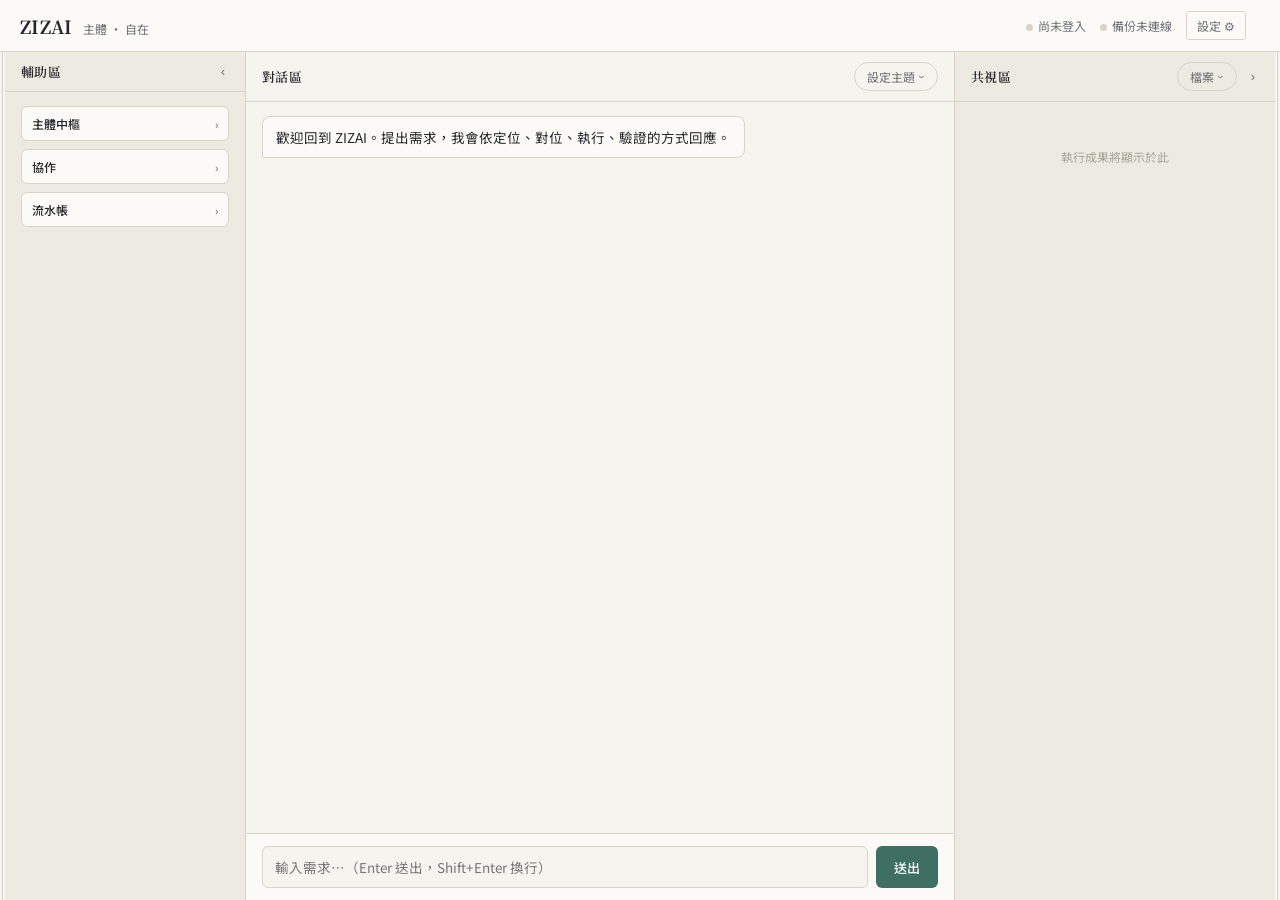
==== index.html @ b2221fe5 "refactor(ui): load functional modules before core" ====
<!DOCTYPE html>
<html lang="zh-Hant">
<head>
<meta charset="UTF-8">
<meta name="viewport" content="width=device-width, initial-scale=1.0">
<title>ZIZAI · 主體</title>
<link rel="manifest" href="manifest.json">
<meta name="theme-color" content="#3F6F63">
<link rel="preconnect" href="https://fonts.googleapis.com">
<link rel="preconnect" href="https://fonts.gstatic.com" crossorigin>
<link href="https://fonts.googleapis.com/css2?family=Noto+Serif+TC:wght@400;600;700&family=Noto+Sans+TC:wght@300;400;500;700&display=swap" rel="stylesheet">
<script src="https://accounts.google.com/gsi/client" async defer></script>
<link rel="stylesheet" href="ui/zizai.css">
</head>
<body>
<div class="app">
  <div id="uiHeader"></div>
  <div class="layout" id="uiLayout"></div>
</div>
<script>async function loadUIModules() {
  const modules = [
    ["header", "ui/modules/header.html"],
    ["aux", "ui/modules/aux.html"],
    ["chat", "ui/modules/chat.html"],
    ["view", "ui/modules/view.html"]
  ];
  const header = document.getElementById("uiHeader");
  const layout = document.getElementById("uiLayout");
  if (!header || !layout) throw new Error("ZIZAI UI mount point missing");
  const results = await Promise.all(modules.map(async ([id, path]) => {
    const res = await fetch(path, { cache: "no-store" });
    if (!res.ok) throw new Error("UI module load failed: " + path);
    return [id, await res.text()];
  }));
  for (const [id, html] of results) {
    if (id === "header") header.innerHTML = html;
    else layout.insertAdjacentHTML("beforeend", html);
  }
  layout.insertAdjacentHTML("afterbegin", '<div class="resizer" data-left="aux" data-right="chat"></div>');
  layout.insertAdjacentHTML("beforeend", '<div class="resizer" data-left="chat" data-right="view"></div>');
  for (const src of ["modules/github.js", "modules/gemini.js"]) { const s=document.createElement("script"); s.src=src; document.body.appendChild(s); await new Promise((resolve,reject)=>{s.onload=resolve;s.onerror=()=>reject(new Error("功能模組載入失敗："+src));}); }
  const script=document.createElement("script"); script.src="core/zizai.js"; document.body.appendChild(script);
}
loadUIModules().catch(err => {
  document.body.innerHTML = '<div style="padding:24px;font-family:sans-serif">ZIZAI UI 載入失敗：' + err.message + '</div>';
});
</script>
</body>
</html>
---- ui/zizai.css ----
:root{
    --paper:#F6F4EE;
    --paper-dim:#EDEAE1;
    --panel:#FBFAF6;
    --ink:#23262B;
    --ink-soft:#6B6F76;
    --line:#D9D4C7;
    --jade:#3F6F63;
    --jade-dim:#E4ECE9;
    --jade-deep:#2C544B;
    --warn:#B5542D;
    --serif:'Noto Serif TC', serif;
    --sans:'Noto Sans TC', sans-serif;
  }
  *{box-sizing:border-box; margin:0; padding:0;}
  html,body{height:100%;}
  body{
    font-family:var(--sans);
    background:var(--paper);
    color:var(--ink);
    -webkit-font-smoothing:antialiased;
  }
  .app{
    display:flex;
    flex-direction:column;
    height:100vh;
    overflow:hidden;
  }
  header{
    display:flex;
    align-items:center;
    justify-content:space-between;
    padding:0 20px;
    height:52px;
    flex:0 0 auto;
    background:var(--panel);
    border-bottom:1px solid var(--line);
  }
  .brand{ display:flex; align-items:baseline; gap:10px; }
  .brand .mark{ font-family:var(--serif); font-weight:700; font-size:18px; letter-spacing:.02em; }
  .brand .tag{ font-size:12px; color:var(--ink-soft); }
  .status{ display:flex; align-items:center; gap:14px; font-size:12px; color:var(--ink-soft); }
  .status .dot{ width:7px; height:7px; border-radius:50%; background:var(--line); display:inline-block; margin-right:5px; }
  .status .dot.on{ background:var(--jade); }
  .status .dot.err{ background:var(--warn); }
  #signinBtn{ display:flex; align-items:center; }
  .userchip{ display:none; align-items:center; gap:8px; font-size:12px; }
  .userchip img{ width:22px; height:22px; border-radius:50%; }
  .btn-ghost{ border:1px solid var(--line); background:transparent; color:var(--ink-soft); font-family:var(--sans); font-size:12px; padding:5px 10px; border-radius:3px; cursor:pointer; }
  .btn-ghost:hover{ border-color:var(--jade); color:var(--jade-deep); }
  .layout{ flex:1 1 auto; display:flex; min-height:0; }
  .panel{ display:flex; flex-direction:column; min-width:0; overflow:hidden; transition:flex-basis .15s ease; }
  .panel-head{ flex:0 0 auto; display:flex; align-items:center; justify-content:space-between; padding:10px 16px; border-bottom:1px solid var(--line); }
  .panel-head h2{ font-family:var(--serif); font-size:13px; font-weight:600; color:var(--ink); letter-spacing:.03em; }
  .fold-btn{ background:none; border:none; cursor:pointer; color:var(--ink-soft); font-size:13px; line-height:1; padding:2px 4px; }
  .fold-btn:hover{ color:var(--jade-deep); }
  .panel-body{ flex:1 1 auto; overflow-y:auto; padding:14px 16px; }
  #aux{ flex:0 0 240px; background:var(--paper-dim); }
  #chat{ flex:1 1 auto; background:var(--paper); border-left:1px solid var(--line); border-right:1px solid var(--line); }
  #view{ flex:0 0 320px; background:var(--paper-dim); }
  .panel.collapsed{ flex:0 0 40px !important; }
  .panel.collapsed .panel-body{ display:none; }
  .panel.collapsed .panel-head h2{ display:none; }
  .panel.collapsed .panel-head{ justify-content:center; }
  .resizer{ flex:0 0 5px; cursor:col-resize; background:transparent; position:relative; }
  .resizer::after{ content:''; position:absolute; top:0; bottom:0; left:2px; width:1px; background:var(--line); }
  .resizer:hover::after, .resizer.active::after{ background:var(--jade); width:2px; left:1.5px;}
  .log-item{ font-size:11px; color:var(--ink-soft); line-height:1.6; padding:6px 0; border-bottom:1px dashed var(--line); }
  .log-item time{ display:block; font-size:10px; color:#9A968A; }
  #coreOption{ position:sticky; top:0; z-index:2; }
  .core-sub-text{ font-size:12px; color:var(--ink-soft); line-height:1.7; }
  .core-sub-text a{ color:var(--jade-deep); }
  .aux-option{ margin-bottom:8px; border:1px solid var(--line); border-radius:6px; background:var(--panel); overflow:hidden; }
  .aux-option-head{ display:flex; align-items:center; justify-content:space-between; padding:8px 10px; cursor:pointer; font-size:12px; font-weight:500; color:var(--ink); user-select:none; }
  .aux-option-head:hover{ background:var(--jade-dim); }
  .aux-option-head .opt-arrow{ font-size:11px; color:var(--ink-soft); transition:transform .15s ease; }
  .aux-option.open .opt-arrow{ transform:rotate(90deg); }
  .aux-option-body{ display:none; padding:6px 10px 10px; border-top:1px solid var(--line); }
  .aux-option.open .aux-option-body{ display:block; }
  .ai-status-list{ list-style:none; }
  .ai-status-list li{ display:flex; align-items:center; justify-content:space-between; font-size:12px; padding:4px 0; color:var(--ink-soft); }
  .ai-status-list .ai-name{ font-weight:500; color:var(--ink); }
  .ai-status-list .ai-state{ font-size:11px; }
  .ai-status-list .ai-state.on{ color:var(--jade-deep); }
  .ai-status-list .ai-state.off{ color:#A8A398; }
  #chatScroll{ display:flex; flex-direction:column; gap:10px; }
  .bubble{ max-width:78%; padding:9px 13px; border-radius:8px; font-size:13.5px; line-height:1.65; white-space:pre-wrap; }
  .bubble.user{ align-self:flex-end; background:var(--jade); color:#fff; border-bottom-right-radius:2px; }
  .bubble.ai{ align-self:flex-start; background:var(--panel); border:1px solid var(--line); border-bottom-left-radius:2px; }
  .chat-input-bar{ flex:0 0 auto; display:flex; gap:8px; padding:12px 16px; border-top:1px solid var(--line); background:var(--panel); }
  .chat-input-bar textarea{ flex:1; resize:none; height:42px; font-family:var(--sans); font-size:13.5px; border:1px solid var(--line); border-radius:6px; padding:10px 12px; background:var(--paper); color:var(--ink); }
  .chat-input-bar textarea:focus{ outline:none; border-color:var(--jade); }
  .chat-input-bar button{ font-family:var(--sans); font-weight:500; font-size:13px; background:var(--jade); color:#fff; border:none; border-radius:6px; padding:0 18px; cursor:pointer; }
  .chat-input-bar button:hover{ background:var(--jade-deep); }
  .result-card{ background:var(--panel); border:1px solid var(--line); border-radius:6px; padding:12px 14px; margin-bottom:10px; }
  .result-card h3{ font-family:var(--serif); font-size:12.5px; font-weight:600; margin-bottom:5px; }
  .result-card p{ font-size:12px; color:var(--ink-soft); line-height:1.6; }
  .topic-widget{ position:relative; }
  .topic-toggle{ display:flex; align-items:center; gap:6px; font-family:var(--sans); font-size:12px; color:var(--ink-soft); background:transparent; border:1px solid var(--line); border-radius:20px; padding:5px 12px; cursor:pointer; }
  .topic-toggle:hover{ border-color:var(--jade); color:var(--jade-deep); }
  .topic-toggle #topicBadge{ max-width:220px; overflow:hidden; text-overflow:ellipsis; white-space:nowrap; }
  .topic-toggle .opt-arrow{ transform:rotate(90deg); transition:transform .15s ease; }
  .topic-widget.open .topic-toggle .opt-arrow{ transform:rotate(270deg); }
  .topic-widget.open .topic-toggle{ border-color:var(--jade); color:var(--jade-deep); }
  .topic-dropdown{ display:none; position:absolute; top:calc(100% + 6px); right:0; width:240px; background:var(--panel); border:1px solid var(--line); border-radius:8px; padding:10px; box-shadow:0 6px 18px rgba(35,38,43,.12); z-index:10; }
  .topic-widget.open .topic-dropdown{ display:block; }
  .topic-input{ width:100%; font-family:var(--sans); font-size:12px; border:1px solid var(--line); border-radius:5px; padding:7px 9px; background:var(--paper); color:var(--ink); margin-bottom:8px; }
  .topic-input:focus{ outline:none; border-color:var(--jade); }
  .topic-history{ display:flex; flex-direction:column; gap:4px; max-height:180px; overflow-y:auto; }
  .topic-chip{ display:flex; align-items:center; justify-content:space-between; font-size:11.5px; padding:5px 8px; border-radius:4px; background:var(--paper); border:1px solid var(--line); cursor:pointer; color:var(--ink-soft); }
  .topic-chip:hover{ border-color:var(--jade); color:var(--jade-deep); }
  .topic-chip.current{ background:var(--jade-dim); border-color:var(--jade); color:var(--jade-deep); font-weight:500; }
  .empty-hint{ font-size:12px; color:#A8A398; text-align:center; padding:30px 10px; line-height:1.8; }
  .file-item{ display:flex; align-items:center; justify-content:space-between; gap:8px; font-size:11.5px; padding:6px 8px; border-radius:4px; background:var(--paper); border:1px solid var(--line); margin-bottom:6px; }
  .file-item .file-info{ min-width:0; flex:1 1 auto; }
  .file-item .file-name{ color:var(--ink); overflow:hidden; text-overflow:ellipsis; white-space:nowrap; display:block; }
  .file-item .file-meta{ color:#A8A398; font-size:10.5px; }
  .file-item .file-meta.uploading{ color:var(--jade-deep); }
  .file-item .file-meta.failed{ color:var(--warn); }
  .file-item .file-remove{ flex:0 0 auto; background:none; border:none; color:#A8A398; cursor:pointer; font-size:14px; line-height:1; padding:2px 4px; }
  .file-item .file-remove:hover{ color:var(--warn); }
  ::-webkit-scrollbar{ width:7px; }
  ::-webkit-scrollbar-thumb{ background:var(--line); border-radius:4px; }
  ::-webkit-scrollbar-track{ background:transparent; }
  @media (max-width:760px){ #aux, #view{ display:none; } }
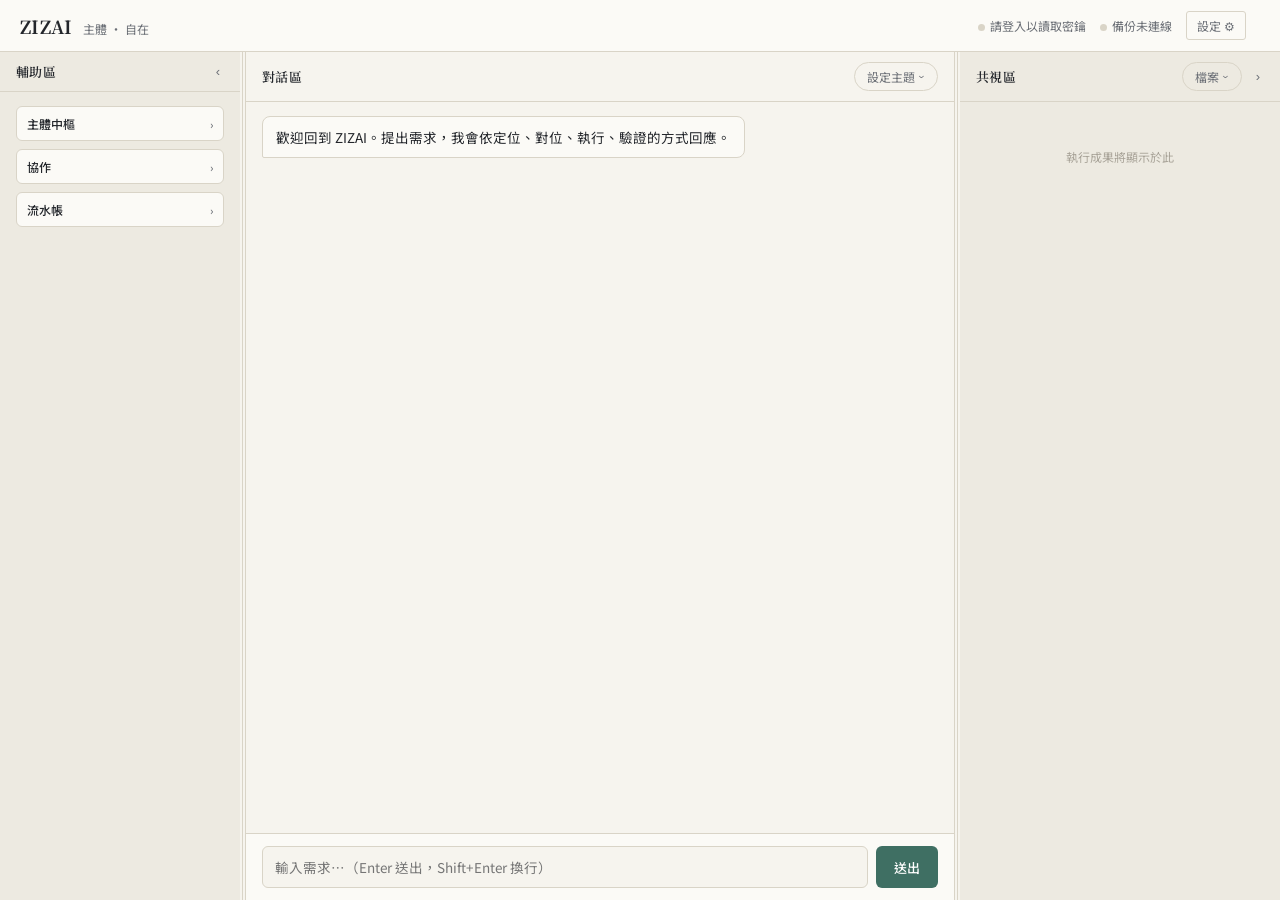
==== commit 7240f856: "fix: make Drive key and backup connection functional" ====
--- a/index.html
+++ b/index.html
@@ -10,40 +10,692 @@
 <link rel="preconnect" href="https://fonts.gstatic.com" crossorigin>
 <link href="https://fonts.googleapis.com/css2?family=Noto+Serif+TC:wght@400;600;700&family=Noto+Sans+TC:wght@300;400;500;700&display=swap" rel="stylesheet">
 <script src="https://accounts.google.com/gsi/client" async defer></script>
-<link rel="stylesheet" href="ui/zizai.css">
+<style>
+  :root{
+    --paper:#F6F4EE;
+    --paper-dim:#EDEAE1;
+    --panel:#FBFAF6;
+    --ink:#23262B;
+    --ink-soft:#6B6F76;
+    --line:#D9D4C7;
+    --jade:#3F6F63;
+    --jade-dim:#E4ECE9;
+    --jade-deep:#2C544B;
+    --warn:#B5542D;
+    --serif:'Noto Serif TC', serif;
+    --sans:'Noto Sans TC', sans-serif;
+  }
+  *{box-sizing:border-box; margin:0; padding:0;}
+  html,body{height:100%;}
+  body{
+    font-family:var(--sans);
+    background:var(--paper);
+    color:var(--ink);
+    -webkit-font-smoothing:antialiased;
+  }
+  .app{
+    display:flex;
+    flex-direction:column;
+    height:100vh;
+    overflow:hidden;
+  }
+  header{
+    display:flex;
+    align-items:center;
+    justify-content:space-between;
+    padding:0 20px;
+    height:52px;
+    flex:0 0 auto;
+    background:var(--panel);
+    border-bottom:1px solid var(--line);
+  }
+  .brand{ display:flex; align-items:baseline; gap:10px; }
+  .brand .mark{ font-family:var(--serif); font-weight:700; font-size:18px; letter-spacing:.02em; }
+  .brand .tag{ font-size:12px; color:var(--ink-soft); }
+  .status{ display:flex; align-items:center; gap:14px; font-size:12px; color:var(--ink-soft); }
+  .status .dot{ width:7px; height:7px; border-radius:50%; background:var(--line); display:inline-block; margin-right:5px; }
+  .status .dot.on{ background:var(--jade); }
+  .status .dot.err{ background:var(--warn); }
+  #signinBtn{ display:flex; align-items:center; }
+  .userchip{ display:none; align-items:center; gap:8px; font-size:12px; }
+  .userchip img{ width:22px; height:22px; border-radius:50%; }
+  .btn-ghost{ border:1px solid var(--line); background:transparent; color:var(--ink-soft); font-family:var(--sans); font-size:12px; padding:5px 10px; border-radius:3px; cursor:pointer; }
+  .btn-ghost:hover{ border-color:var(--jade); color:var(--jade-deep); }
+  .layout{ flex:1 1 auto; display:flex; min-height:0; }
+  .panel{ display:flex; flex-direction:column; min-width:0; overflow:hidden; transition:flex-basis .15s ease; }
+  .panel-head{ flex:0 0 auto; display:flex; align-items:center; justify-content:space-between; padding:10px 16px; border-bottom:1px solid var(--line); }
+  .panel-head h2{ font-family:var(--serif); font-size:13px; font-weight:600; color:var(--ink); letter-spacing:.03em; }
+  .fold-btn{ background:none; border:none; cursor:pointer; color:var(--ink-soft); font-size:13px; line-height:1; padding:2px 4px; }
+  .fold-btn:hover{ color:var(--jade-deep); }
+  .panel-body{ flex:1 1 auto; overflow-y:auto; padding:14px 16px; }
+  #aux{ flex:0 0 240px; background:var(--paper-dim); }
+  #chat{ flex:1 1 auto; background:var(--paper); border-left:1px solid var(--line); border-right:1px solid var(--line); }
+  #view{ flex:0 0 320px; background:var(--paper-dim); }
+  .panel.collapsed{ flex:0 0 40px !important; }
+  .panel.collapsed .panel-body{ display:none; }
+  .panel.collapsed .panel-head h2{ display:none; }
+  .panel.collapsed .panel-head{ justify-content:center; }
+  .resizer{ flex:0 0 5px; cursor:col-resize; background:transparent; position:relative; }
+  .resizer::after{ content:''; position:absolute; top:0; bottom:0; left:2px; width:1px; background:var(--line); }
+  .resizer:hover::after, .resizer.active::after{ background:var(--jade); width:2px; left:1.5px;}
+  .log-item{ font-size:11px; color:var(--ink-soft); line-height:1.6; padding:6px 0; border-bottom:1px dashed var(--line); }
+  .log-item time{ display:block; font-size:10px; color:#9A968A; }
+  #coreOption{ position:sticky; top:0; z-index:2; }
+  .core-sub-text{ font-size:12px; color:var(--ink-soft); line-height:1.7; }
+  .core-sub-text a{ color:var(--jade-deep); }
+  .aux-option{ margin-bottom:8px; border:1px solid var(--line); border-radius:6px; background:var(--panel); overflow:hidden; }
+  .aux-option-head{ display:flex; align-items:center; justify-content:space-between; padding:8px 10px; cursor:pointer; font-size:12px; font-weight:500; color:var(--ink); user-select:none; }
+  .aux-option-head:hover{ background:var(--jade-dim); }
+  .aux-option-head .opt-arrow{ font-size:11px; color:var(--ink-soft); transition:transform .15s ease; }
+  .aux-option.open .opt-arrow{ transform:rotate(90deg); }
+  .aux-option-body{ display:none; padding:6px 10px 10px; border-top:1px solid var(--line); }
+  .aux-option.open .aux-option-body{ display:block; }
+  .ai-status-list{ list-style:none; }
+  .ai-status-list li{ display:flex; align-items:center; justify-content:space-between; font-size:12px; padding:4px 0; color:var(--ink-soft); }
+  .ai-status-list .ai-name{ font-weight:500; color:var(--ink); }
+  .ai-status-list .ai-state{ font-size:11px; }
+  .ai-status-list .ai-state.on{ color:var(--jade-deep); }
+  .ai-status-list .ai-state.off{ color:#A8A398; }
+  #chatScroll{ display:flex; flex-direction:column; gap:10px; }
+  .bubble{ max-width:78%; padding:9px 13px; border-radius:8px; font-size:13.5px; line-height:1.65; white-space:pre-wrap; }
+  .bubble.user{ align-self:flex-end; background:var(--jade); color:#fff; border-bottom-right-radius:2px; }
+  .bubble.ai{ align-self:flex-start; background:var(--panel); border:1px solid var(--line); border-bottom-left-radius:2px; }
+  .chat-input-bar{ flex:0 0 auto; display:flex; gap:8px; padding:12px 16px; border-top:1px solid var(--line); background:var(--panel); }
+  .chat-input-bar textarea{ flex:1; resize:none; height:42px; font-family:var(--sans); font-size:13.5px; border:1px solid var(--line); border-radius:6px; padding:10px 12px; background:var(--paper); color:var(--ink); }
+  .chat-input-bar textarea:focus{ outline:none; border-color:var(--jade); }
+  .chat-input-bar button{ font-family:var(--sans); font-weight:500; font-size:13px; background:var(--jade); color:#fff; border:none; border-radius:6px; padding:0 18px; cursor:pointer; }
+  .chat-input-bar button:hover{ background:var(--jade-deep); }
+  .result-card{ background:var(--panel); border:1px solid var(--line); border-radius:6px; padding:12px 14px; margin-bottom:10px; }
+  .result-card h3{ font-family:var(--serif); font-size:12.5px; font-weight:600; margin-bottom:5px; }
+  .result-card p{ font-size:12px; color:var(--ink-soft); line-height:1.6; }
+  .topic-widget{ position:relative; }
+  .topic-toggle{ display:flex; align-items:center; gap:6px; font-family:var(--sans); font-size:12px; color:var(--ink-soft); background:transparent; border:1px solid var(--line); border-radius:20px; padding:5px 12px; cursor:pointer; }
+  .topic-toggle:hover{ border-color:var(--jade); color:var(--jade-deep); }
+  .topic-toggle #topicBadge{ max-width:220px; overflow:hidden; text-overflow:ellipsis; white-space:nowrap; }
+  .topic-toggle .opt-arrow{ transform:rotate(90deg); transition:transform .15s ease; }
+  .topic-widget.open .topic-toggle .opt-arrow{ transform:rotate(270deg); }
+  .topic-widget.open .topic-toggle{ border-color:var(--jade); color:var(--jade-deep); }
+  .topic-dropdown{ display:none; position:absolute; top:calc(100% + 6px); right:0; width:240px; background:var(--panel); border:1px solid var(--line); border-radius:8px; padding:10px; box-shadow:0 6px 18px rgba(35,38,43,.12); z-index:10; }
+  .topic-widget.open .topic-dropdown{ display:block; }
+  .topic-input{ width:100%; font-family:var(--sans); font-size:12px; border:1px solid var(--line); border-radius:5px; padding:7px 9px; background:var(--paper); color:var(--ink); margin-bottom:8px; }
+  .topic-input:focus{ outline:none; border-color:var(--jade); }
+  .topic-history{ display:flex; flex-direction:column; gap:4px; max-height:180px; overflow-y:auto; }
+  .topic-chip{ display:flex; align-items:center; justify-content:space-between; font-size:11.5px; padding:5px 8px; border-radius:4px; background:var(--paper); border:1px solid var(--line); cursor:pointer; color:var(--ink-soft); }
+  .topic-chip:hover{ border-color:var(--jade); color:var(--jade-deep); }
+  .topic-chip.current{ background:var(--jade-dim); border-color:var(--jade); color:var(--jade-deep); font-weight:500; }
+  .empty-hint{ font-size:12px; color:#A8A398; text-align:center; padding:30px 10px; line-height:1.8; }
+  .file-item{ display:flex; align-items:center; justify-content:space-between; gap:8px; font-size:11.5px; padding:6px 8px; border-radius:4px; background:var(--paper); border:1px solid var(--line); margin-bottom:6px; }
+  .file-item .file-info{ min-width:0; flex:1 1 auto; }
+  .file-item .file-name{ color:var(--ink); overflow:hidden; text-overflow:ellipsis; white-space:nowrap; display:block; }
+  .file-item .file-meta{ color:#A8A398; font-size:10.5px; }
+  .file-item .file-meta.uploading{ color:var(--jade-deep); }
+  .file-item .file-meta.failed{ color:var(--warn); }
+  .file-item .file-remove{ flex:0 0 auto; background:none; border:none; color:#A8A398; cursor:pointer; font-size:14px; line-height:1; padding:2px 4px; }
+  .file-item .file-remove:hover{ color:var(--warn); }
+  ::-webkit-scrollbar{ width:7px; }
+  ::-webkit-scrollbar-thumb{ background:var(--line); border-radius:4px; }
+  ::-webkit-scrollbar-track{ background:transparent; }
+  @media (max-width:760px){ #aux, #view{ display:none; } }
+</style>
 </head>
 <body>
 <div class="app">
-  <div id="uiHeader"></div>
-  <div class="layout" id="uiLayout"></div>
+  <header>
+    <div class="brand">
+      <span class="mark">ZIZAI</span>
+      <span class="tag">主體 · 自在</span>
+    </div>
+    <div class="status">
+      <span id="githubStatus"><span class="dot" id="githubDot"></span>尚未登入</span>
+      <span id="driveStatus"><span class="dot" id="driveDot"></span>備份未連線</span>
+      <div class="topic-widget" id="settingsWidget">
+        <button class="btn-ghost" id="settingsToggle" onclick="toggleSettingsDropdown(event)">設定 ⚙</button>
+        <div class="topic-dropdown" id="settingsDropdown" style="right:0; width:220px;">
+          <p class="core-sub-text">金鑰管理、模型選擇、通知偏好等設定項目，之後陸續補上。</p>
+        </div>
+      </div>
+      <div id="signinBtn"></div>
+      <div class="userchip" id="userChip">
+        <img id="userAvatar" src="" alt="">
+        <span id="userName"></span>
+        <button class="btn-ghost" id="connectDriveBtn" style="display:none;" onclick="connectDrive()">連接密鑰／備份</button>
+        <button class="btn-ghost" onclick="signOut()">登出</button>
+      </div>
+    </div>
+  </header>
+  <div class="layout">
+    <section class="panel" id="aux">
+      <div class="panel-head">
+        <h2>輔助區</h2>
+        <button class="fold-btn" onclick="toggleFold('aux')">‹</button>
+      </div>
+      <div class="panel-body" id="logBody">
+        <div class="aux-option" id="coreOption">
+          <div class="aux-option-head" onclick="toggleAuxOption('coreOption')">
+            <span>主體中樞</span>
+            <span class="opt-arrow">›</span>
+          </div>
+          <div class="aux-option-body">
+            <div class="aux-option" id="coreDocOption">
+              <div class="aux-option-head" onclick="toggleAuxOption('coreDocOption')">
+                <span>主體中樞文件</span>
+                <span class="opt-arrow">›</span>
+              </div>
+              <div class="aux-option-body">
+                <p class="core-sub-text">ZIZAI 運作規則與說明書。<br><a href="https://github.com/skyeden08/zizai/blob/main/README.md" target="_blank" rel="noopener">在 GitHub 上查看 →</a></p>
+              </div>
+            </div>
+            <div class="aux-option" id="coreStatusOption">
+              <div class="aux-option-head" onclick="toggleAuxOption('coreStatusOption')">
+                <span>主體中樞現況</span>
+                <span class="opt-arrow">›</span>
+              </div>
+              <div class="aux-option-body">
+                <p class="core-sub-text" id="coreStatusText">尚無現況資料</p>
+              </div>
+            </div>
+            <div class="aux-option" id="coreHistoryOption">
+              <div class="aux-option-head" onclick="toggleAuxOption('coreHistoryOption')">
+                <span>主體中樞歷程</span>
+                <span class="opt-arrow">›</span>
+              </div>
+              <div class="aux-option-body">
+                <p class="empty-hint">整理規則待後續討論</p>
+              </div>
+            </div>
+          </div>
+        </div>
+        <div class="aux-option" id="collabOption">
+          <div class="aux-option-head" onclick="toggleAuxOption('collabOption')">
+            <span>協作</span>
+            <span class="opt-arrow">›</span>
+          </div>
+          <div class="aux-option-body">
+            <ul class="ai-status-list">
+              <li><span class="ai-name">Grok</span><span class="ai-state on">已接入</span></li>
+              <li><span class="ai-name">Claude</span><span class="ai-state off">未接入</span></li>
+              <li><span class="ai-name">ChatGPT</span><span class="ai-state off">未接入</span></li>
+              <li><span class="ai-name">Gemini</span><span class="ai-state off" id="geminiStatus">未接入</span></li>
+            </ul>
+          </div>
+        </div>
+        <div class="aux-option" id="historyOption">
+          <div class="aux-option-head" onclick="toggleAuxOption('historyOption')">
+            <span>流水帳</span>
+            <span class="opt-arrow">›</span>
+          </div>
+          <div class="aux-option-body">
+            <div id="historyList">
+              <p class="empty-hint">系統歷程將顯示於此</p>
+            </div>
+          </div>
+        </div>
+      </div>
+    </section>
+    <div class="resizer" data-left="aux" data-right="chat"></div>
+    <section class="panel" id="chat">
+      <div class="panel-head">
+        <h2>對話區</h2>
+        <div class="topic-widget" id="topicWidget">
+          <button class="topic-toggle" id="topicToggle" onclick="toggleTopicDropdown(event)">
+            <span id="topicBadge">設定主題</span>
+            <span class="opt-arrow" id="topicArrow">›</span>
+          </button>
+          <div class="topic-dropdown" id="topicDropdown">
+            <input type="text" id="topicInput" class="topic-input" placeholder="輸入目前對話主題，按 Enter 標記…">
+            <div id="topicHistoryList" class="topic-history"></div>
+          </div>
+        </div>
+      </div>
+      <div class="panel-body" id="chatScroll">
+        <div class="bubble ai">歡迎回到 ZIZAI。提出需求，我會依定位、對位、執行、驗證的方式回應。</div>
+      </div>
+      <div class="chat-input-bar">
+        <textarea id="chatInput" placeholder="輸入需求…（Enter 送出，Shift+Enter 換行）"></textarea>
+        <button onclick="sendMessage()">送出</button>
+      </div>
+    </section>
+    <div class="resizer" data-left="chat" data-right="view"></div>
+    <section class="panel" id="view">
+      <div class="panel-head">
+        <h2>共視區</h2>
+        <div style="display:flex; align-items:center; gap:10px;">
+          <div class="topic-widget" id="fileWidget">
+            <button class="topic-toggle" id="fileToggle" onclick="toggleFileDropdown(event)">
+              <span id="fileBadge">檔案</span>
+              <span class="opt-arrow" id="fileArrow">›</span>
+            </button>
+            <div class="topic-dropdown" id="fileDropdown" style="right:0;">
+              <input type="file" id="fileInput" style="display:none;" onchange="handleFileSelect(event)">
+              <button class="btn-ghost" style="width:100%; margin-bottom:8px;" onclick="document.getElementById('fileInput').click()">＋ 上傳檔案</button>
+              <div id="fileList"><p class="empty-hint">尚無檔案</p></div>
+            </div>
+          </div>
+          <button class="fold-btn" onclick="toggleFold('view')">›</button>
+        </div>
+      </div>
+      <div class="panel-body" id="resultBody">
+        <p class="empty-hint">執行成果將顯示於此</p>
+      </div>
+    </section>
+  </div>
 </div>
-<script>async function loadUIModules() {
-  const modules = [
-    ["header", "ui/modules/header.html"],
-    ["aux", "ui/modules/aux.html"],
-    ["chat", "ui/modules/chat.html"],
-    ["view", "ui/modules/view.html"]
-  ];
-  const header = document.getElementById("uiHeader");
-  const layout = document.getElementById("uiLayout");
-  if (!header || !layout) throw new Error("ZIZAI UI mount point missing");
-  const results = await Promise.all(modules.map(async ([id, path]) => {
-    const res = await fetch(path, { cache: "no-store" });
-    if (!res.ok) throw new Error("UI module load failed: " + path);
-    return [id, await res.text()];
-  }));
-  for (const [id, html] of results) {
-    if (id === "header") header.innerHTML = html;
-    else layout.insertAdjacentHTML("beforeend", html);
-  }
-  layout.insertAdjacentHTML("afterbegin", '<div class="resizer" data-left="aux" data-right="chat"></div>');
-  layout.insertAdjacentHTML("beforeend", '<div class="resizer" data-left="chat" data-right="view"></div>');
-  for (const src of ["modules/github.js", "modules/gemini.js"]) { const s=document.createElement("script"); s.src=src; document.body.appendChild(s); await new Promise((resolve,reject)=>{s.onload=resolve;s.onerror=()=>reject(new Error("功能模組載入失敗："+src));}); }
-  const script=document.createElement("script"); script.src="core/zizai.js"; document.body.appendChild(script);
-}
-loadUIModules().catch(err => {
-  document.body.innerHTML = '<div style="padding:24px;font-family:sans-serif">ZIZAI UI 載入失敗：' + err.message + '</div>';
+<script>
+const GITHUB_REPO = "skyeden08/zizai";
+const GITHUB_PATH = "zizai_state.json";
+const GITHUB_API = `https://api.github.com/repos/${GITHUB_REPO}/contents/${GITHUB_PATH}`;
+const TOKEN_FILENAME = "zizai_github_token.json";
+const GEMINI_KEY_FILENAME = "zizai_gemini_key.json";
+const GOOGLE_CLIENT_ID = "878639442058-igirv988k2peuk91roici2d180ekimqr.apps.googleusercontent.com";
+const DRIVE_SCOPE = "https://www.googleapis.com/auth/drive.file";
+const STATE_FILENAME = "zizai_state.json";
+let accessToken = null;
+let stateFileId = null;
+let tokenClient = null;
+let githubSha = null;
+let githubToken = null;
+let geminiKey = null;
+let isSilentDriveCheck = false;
+let tokenExpiryTimer = null;
+let zizaiState = { 現況: { 定位AI: null, 最後更新: null }, 歷程: [], 主題: { 目前: "", 歷史: [] }, 檔案: [] };
+function utf8ToBase64(str) {
+  const bytes = new TextEncoder().encode(str);
+  let binary = "";
+  bytes.forEach(b => binary += String.fromCharCode(b));
+  return btoa(binary);
+}
+function base64ToUtf8(b64) {
+  const binary = atob(b64);
+  const bytes = new Uint8Array(binary.length);
+  for (let i = 0; i < binary.length; i++) bytes[i] = binary.charCodeAt(i);
+  return new TextDecoder().decode(bytes);
+}
+window.onload = () => {
+  if ("serviceWorker" in navigator) navigator.serviceWorker.register("sw.js").catch(() => {});
+  setGithubStatus(false, "請登入以讀取密鑰");
+  google.accounts.id.initialize({ client_id: GOOGLE_CLIENT_ID, callback: handleCredential, auto_select: true });
+  google.accounts.id.renderButton(document.getElementById("signinBtn"), { theme: "outline", size: "medium", text: "signin", shape: "pill" });
+  google.accounts.id.prompt();
+  tokenClient = google.accounts.oauth2.initTokenClient({
+    client_id: GOOGLE_CLIENT_ID,
+    scope: DRIVE_SCOPE,
+    callback: (resp) => {
+      if (resp.error) { setDriveStatus(false, "授權失敗"); return; }
+      accessToken = resp.access_token;
+      setDriveStatus(true, "備份已連線");
+      if (tokenExpiryTimer) clearTimeout(tokenExpiryTimer);
+      tokenExpiryTimer = setTimeout(() => { accessToken = null; setDriveStatus(false, "備份逾時"); }, (resp.expires_in || 3600) * 1000 - 60000);
+      loadDriveFileId().then(() => backupToDrive());
+    }
+  });
+  makeResizable();
+  loadStateFromGitHub().then(() => {
+    renderCoreStatus();
+    renderTopicHistory();
+    renderFileList();
+  });
+};
+function setGithubStatus(ok, text) {
+  const dot = document.getElementById("githubDot");
+  const el = document.getElementById("githubStatus");
+  if (dot) { dot.className = "dot " + (ok ? "on" : ""); }
+  if (el) el.innerHTML = `<span class="dot ${ok ? "on" : ""}" id="githubDot"></span>${text}`;
+}
+function setDriveStatus(ok, text) {
+  const el = document.getElementById("driveStatus");
+  if (el) el.innerHTML = `<span class="dot ${ok ? "on" : ""}" id="driveDot"></span>${text}`;
+}
+function handleCredential(resp) {
+  const payload = JSON.parse(atob(resp.credential.split(".")[1].replace(/-/g, "+").replace(/_/g, "/")));
+  document.getElementById("signinBtn").style.display = "none";
+  document.getElementById("userChip").style.display = "flex";
+  document.getElementById("userAvatar").src = payload.picture || "";
+  document.getElementById("userName").textContent = payload.name || payload.email || "";
+  document.getElementById("connectDriveBtn").style.display = "inline-block";
+  setGithubStatus(true, "已登入");
+  loadGithubTokenFromDrive().then(() => loadGeminiKeyFromDrive());
+}
+function signOut() {
+  accessToken = null; stateFileId = null; githubToken = null; geminiKey = null;
+  document.getElementById("signinBtn").style.display = "flex";
+  document.getElementById("userChip").style.display = "none";
+  setGithubStatus(false, "尚未登入");
+  setDriveStatus(false, "備份未連線");
+  google.accounts.id.disableAutoSelect();
+}
+function connectDrive() {
+  if (!window.google || !google.accounts || !google.accounts.oauth2) {
+    setDriveStatus(false, "Google 授權尚未準備好");
+    return;
+  }
+  if (!tokenClient) {
+    tokenClient = google.accounts.oauth2.initTokenClient({
+      client_id: GOOGLE_CLIENT_ID,
+      scope: DRIVE_SCOPE,
+      callback: async (resp) => {
+        if (resp.error) {
+          setDriveStatus(false, "授權失敗");
+          return;
+        }
+        accessToken = resp.access_token;
+        setDriveStatus(true, "備份已連線");
+        if (tokenExpiryTimer) clearTimeout(tokenExpiryTimer);
+        tokenExpiryTimer = setTimeout(() => {
+          accessToken = null;
+          setDriveStatus(false, "備份逾時");
+        }, (resp.expires_in || 3600) * 1000 - 60000);
+        try {
+          await loadDriveFileId();
+          await loadGithubTokenFromDrive();
+          await loadGeminiKeyFromDrive();
+          await backupToDrive();
+          setDriveStatus(true, "密鑰／備份已連線");
+        } catch (e) {
+          setDriveStatus(false, "Drive 讀取失敗");
+        }
+      }
+    });
+  }
+  tokenClient.requestAccessToken({ prompt: "consent" });
+}
+async function loadDriveFileId() {
+  if (!accessToken) return;
+  const q = encodeURIComponent(`name='${STATE_FILENAME}' and trashed=false`);
+  const listRes = await fetch(`https://www.googleapis.com/drive/v3/files?q=${q}&fields=files(id,name)`, { headers: { Authorization: `Bearer ${accessToken}` } });
+  const listData = await listRes.json();
+  if (listData.files && listData.files.length > 0) {
+    stateFileId = listData.files[0].id;
+  }
+}
+async function loadGithubTokenFromDrive() {
+  if (!accessToken) return;
+  const q = encodeURIComponent(`name='${TOKEN_FILENAME}' and trashed=false`);
+  const listRes = await fetch(`https://www.googleapis.com/drive/v3/files?q=${q}&fields=files(id,name)`, { headers: { Authorization: `Bearer ${accessToken}` } });
+  const listData = await listRes.json();
+  if (listData.files && listData.files.length > 0) {
+    const fileRes = await fetch(`https://www.googleapis.com/drive/v3/files/${listData.files[0].id}?alt=media`, { headers: { Authorization: `Bearer ${accessToken}` } });
+    const data = await fileRes.json();
+    if (data && data.token) { githubToken = data.token; setGithubStatus(true, "GitHub 密鑰已載入"); }
+  }
+}
+async function loadGeminiKeyFromDrive() {
+  if (!accessToken) return;
+  const q = encodeURIComponent(`name='${GEMINI_KEY_FILENAME}' and trashed=false`);
+  const listRes = await fetch(`https://www.googleapis.com/drive/v3/files?q=${q}&fields=files(id,name)`, { headers: { Authorization: `Bearer ${accessToken}` } });
+  const listData = await listRes.json();
+  if (listData.files && listData.files.length > 0) {
+    const fileRes = await fetch(`https://www.googleapis.com/drive/v3/files/${listData.files[0].id}?alt=media`, { headers: { Authorization: `Bearer ${accessToken}` } });
+    const data = await fileRes.json();
+    if (data && data.key) { geminiKey = data.key; document.getElementById("geminiStatus").textContent = "已接入"; document.getElementById("geminiStatus").className = "ai-state on"; }
+  }
+}
+async function saveGithubTokenToDrive(token) {
+  if (!accessToken) return;
+  const metadata = { name: TOKEN_FILENAME, mimeType: "application/json" };
+  const form = new FormData();
+  form.append("metadata", new Blob([JSON.stringify(metadata)], { type: "application/json" }));
+  form.append("file", new Blob([JSON.stringify({ token })], { type: "application/json" }));
+  await fetch("https://www.googleapis.com/upload/drive/v3/files?uploadType=multipart", { method: "POST", headers: { Authorization: `Bearer ${accessToken}` }, body: form });
+}
+async function saveGeminiKeyToDrive(key) {
+  if (!accessToken) return;
+  const metadata = { name: GEMINI_KEY_FILENAME, mimeType: "application/json" };
+  const form = new FormData();
+  form.append("metadata", new Blob([JSON.stringify(metadata)], { type: "application/json" }));
+  form.append("file", new Blob([JSON.stringify({ key })], { type: "application/json" }));
+  await fetch("https://www.googleapis.com/upload/drive/v3/files?uploadType=multipart", { method: "POST", headers: { Authorization: `Bearer ${accessToken}` }, body: form });
+}
+async function loadStateFromGitHub() {
+  try {
+    const headers = githubToken ? { Authorization: `token ${githubToken}` } : {};
+    const res = await fetch(GITHUB_API, { headers });
+    if (!res.ok) return;
+    const data = await res.json();
+    githubSha = data.sha;
+    const content = base64ToUtf8(data.content.replace(/\n/g, ""));
+    zizaiState = JSON.parse(content);
+    if (!zizaiState.檔案) zizaiState.檔案 = [];
+    if (!zizaiState.主題) zizaiState.主題 = { 目前: "", 歷史: [] };
+    if (!zizaiState.現況) zizaiState.現況 = { 定位AI: null, 最後更新: null };
+    if (!zizaiState.歷程) zizaiState.歷程 = [];
+  } catch (e) {}
+}
+async function saveStateToGitHub() {
+  if (!githubToken) return;
+  try {
+    const body = { message: "update zizai state", content: utf8ToBase64(JSON.stringify(zizaiState, null, 2)), sha: githubSha };
+    const res = await fetch(GITHUB_API, { method: "PUT", headers: { Authorization: `token ${githubToken}`, "Content-Type": "application/json" }, body: JSON.stringify(body) });
+    if (res.ok) { const data = await res.json(); githubSha = data.content.sha; }
+  } catch (e) {}
+}
+async function backupToDrive() {
+  if (!accessToken) return;
+  try {
+    if (!stateFileId) {
+      const metadata = { name: STATE_FILENAME, mimeType: "application/json" };
+      const form = new FormData();
+      form.append("metadata", new Blob([JSON.stringify(metadata)], { type: "application/json" }));
+      form.append("file", new Blob([JSON.stringify(zizaiState)], { type: "application/json" }));
+      const res = await fetch("https://www.googleapis.com/upload/drive/v3/files?uploadType=multipart", { method: "POST", headers: { Authorization: `Bearer ${accessToken}` }, body: form });
+      const data = await res.json();
+      if (data.id) stateFileId = data.id;
+    } else {
+      await fetch(`https://www.googleapis.com/upload/drive/v3/files/${stateFileId}?uploadType=media`, { method: "PATCH", headers: { Authorization: `Bearer ${accessToken}`, "Content-Type": "application/json" }, body: JSON.stringify(zizaiState) });
+    }
+  } catch (e) {}
+}
+function toggleSettingsDropdown(e) {
+  if (e) e.stopPropagation();
+  document.getElementById("settingsWidget").classList.toggle("open");
+}
+function toggleTopicDropdown(e) {
+  if (e) e.stopPropagation();
+  document.getElementById("topicWidget").classList.toggle("open");
+}
+function toggleFileDropdown(e) {
+  if (e) e.stopPropagation();
+  document.getElementById("fileWidget").classList.toggle("open");
+}
+document.addEventListener("click", (e) => {
+  [document.getElementById("topicWidget"), document.getElementById("settingsWidget"), document.getElementById("fileWidget")].forEach(widget => {
+    if (widget && widget.classList.contains("open") && !widget.contains(e.target)) {
+      widget.classList.remove("open");
+    }
+  });
 });
+document.getElementById("topicInput").addEventListener("keydown", (e) => {
+  if (e.key === "Enter") { e.preventDefault(); setTopic(e.target.value); }
+  e.stopPropagation();
+});
+function renderCoreStatus() {
+  const el = document.getElementById("coreStatusText");
+  if (!el) return;
+  const cur = zizaiState.現況 || {};
+  if (!cur.定位AI) { el.textContent = "尚無現況資料"; return; }
+  const t = cur.最後更新 ? new Date(cur.最後更新).toLocaleString("zh-TW", { hour12: false }) : "－";
+  el.innerHTML = `定位AI：<strong>${cur.定位AI}</strong><br>最後更新：${t}`;
+}
+function genFileId() {
+  return "f" + Date.now().toString(36) + Math.random().toString(36).slice(2, 8);
+}
+function formatFileSize(bytes) {
+  if (bytes < 1024) return bytes + " B";
+  if (bytes < 1024 * 1024) return (bytes / 1024).toFixed(1) + " KB";
+  return (bytes / (1024 * 1024)).toFixed(1) + " MB";
+}
+async function handleFileSelect(e) {
+  const file = e.target.files && e.target.files[0];
+  e.target.value = "";
+  if (!file) return;
+  if (!accessToken) { alert("請先登入並連接雲端硬碟，才能上傳檔案。"); return; }
+  const id = genFileId();
+  const entry = { id, 名稱: file.name, 類型: file.type || "未知", 大小: file.size, 上傳時間: new Date().toISOString(), 狀態: "上傳中", driveId: null };
+  if (!zizaiState.檔案) zizaiState.檔案 = [];
+  zizaiState.檔案.unshift(entry);
+  renderFileList();
+  try {
+    const driveId = await uploadFileToDrive(file, id);
+    entry.狀態 = "可用";
+    entry.driveId = driveId;
+  } catch (err) {
+    entry.狀態 = "失敗";
+  }
+  renderFileList();
+  saveStateToGitHub().then(() => backupToDrive());
+}
+async function uploadFileToDrive(file, id) {
+  const metadata = { name: `zizai_file_${id}_${file.name}`, mimeType: file.type || "application/octet-stream" };
+  const form = new FormData();
+  form.append("metadata", new Blob([JSON.stringify(metadata)], { type: "application/json" }));
+  form.append("file", file);
+  const res = await fetch("https://www.googleapis.com/upload/drive/v3/files?uploadType=multipart&fields=id", { method: "POST", headers: { Authorization: `Bearer ${accessToken}` }, body: form });
+  const data = await res.json();
+  if (!data.id) throw new Error("上傳失敗");
+  return data.id;
+}
+function renderFileList() {
+  const listEl = document.getElementById("fileList");
+  const badgeEl = document.getElementById("fileBadge");
+  if (!listEl) return;
+  const files = (zizaiState.檔案 || []).filter(f => f.狀態 !== "已移除");
+  if (badgeEl) badgeEl.textContent = files.length ? `檔案 (${files.length})` : "檔案";
+  listEl.innerHTML = "";
+  if (!files.length) { listEl.innerHTML = '<p class="empty-hint">尚無檔案</p>'; return; }
+  files.forEach(f => {
+    const item = document.createElement("div");
+    item.className = "file-item";
+    const statusClass = f.狀態 === "上傳中" ? "uploading" : (f.狀態 === "失敗" ? "failed" : "");
+    item.innerHTML = `
+      <div class="file-info">
+        <span class="file-name" title="${f.名稱}">${f.名稱}</span>
+        <span class="file-meta ${statusClass}">${f.狀態}${f.狀態 === "可用" ? " · " + formatFileSize(f.大小) : ""}</span>
+      </div>
+      <button class="file-remove" title="移除">✕</button>`;
+    item.querySelector(".file-remove").onclick = () => removeFile(f.id);
+    listEl.appendChild(item);
+  });
+}
+async function removeFile(id) {
+  const entry = (zizaiState.檔案 || []).find(f => f.id === id);
+  if (!entry) return;
+  if (entry.driveId && accessToken) {
+    try { await fetch(`https://www.googleapis.com/drive/v3/files/${entry.driveId}`, { method: "DELETE", headers: { Authorization: `Bearer ${accessToken}` } }); } catch (e) {}
+  }
+  zizaiState.檔案 = (zizaiState.檔案 || []).filter(f => f.id !== id);
+  renderFileList();
+  saveStateToGitHub().then(() => backupToDrive());
+}
+function toggleAuxOption(id) { document.getElementById(id).classList.toggle("open"); }
+function toggleFold(id) { document.getElementById(id).classList.toggle("collapsed"); }
+function makeResizable() {
+  document.querySelectorAll(".resizer").forEach(bar => {
+    bar.addEventListener("mousedown", e => {
+      e.preventDefault();
+      bar.classList.add("active");
+      const leftEl = document.getElementById(bar.dataset.left);
+      const rightEl = document.getElementById(bar.dataset.right);
+      const startX = e.clientX;
+      const startLeft = leftEl.getBoundingClientRect().width;
+      const startRight = rightEl.getBoundingClientRect().width;
+      function onMove(ev) {
+        const dx = ev.clientX - startX;
+        leftEl.style.flex = `0 0 ${Math.max(40, startLeft + dx)}px`;
+        rightEl.style.flex = rightEl.id === "chat" ? "1 1 auto" : `0 0 ${Math.max(40, startRight - dx)}px`;
+      }
+      function onUp() {
+        bar.classList.remove("active");
+        document.removeEventListener("mousemove", onMove);
+        document.removeEventListener("mouseup", onUp);
+      }
+      document.addEventListener("mousemove", onMove);
+      document.addEventListener("mouseup", onUp);
+    });
+  });
+}
+async function callGemini(conversationHistory) {
+  if (!geminiKey) return "尚未設定 Gemini API Key，請先登入並連接密鑰";
+  try {
+    const contents = conversationHistory.map(item => {
+      const role = (item.role === "model" || item.role === "ai" || item.role === "assistant") ? "model" : "user";
+      return { role, parts: [{ text: item.text || "" }] };
+    });
+    if (contents.length && contents[0].role !== "user") {
+      contents.unshift({ role: "user", parts: [{ text: "（系統）請依 ZIZAI 定位、對位、執行、驗證方式回應。" }] });
+    }
+    const res = await fetch(`https://generativelanguage.googleapis.com/v1beta/models/gemini-1.5-flash:generateContent?key=${encodeURIComponent(geminiKey)}`, {
+      method: "POST", headers: { "Content-Type": "application/json" }, body: JSON.stringify({ contents })
+    });
+    if (!res.ok) {
+      const errText = await res.text();
+      return "Gemini 錯誤：" + errText.slice(0, 200);
+    }
+    const data = await res.json();
+    const reply = data.candidates && data.candidates[0] && data.candidates[0].content && data.candidates[0].content.parts && data.candidates[0].content.parts[0] ? data.candidates[0].content.parts[0].text : "（無回應）";
+    return reply;
+  } catch (e) {
+    return "Gemini 呼叫失敗：" + e.message;
+  }
+}
+function setTopic(text) {
+  text = (text || "").trim();
+  if (!text) return;
+  if (!zizaiState.主題) zizaiState.主題 = { 目前: "", 歷史: [] };
+  zizaiState.主題.目前 = text;
+  if (!zizaiState.主題.歷史.includes(text)) zizaiState.主題.歷史.unshift(text);
+  if (zizaiState.主題.歷史.length > 20) zizaiState.主題.歷史 = zizaiState.主題.歷史.slice(0, 20);
+  document.getElementById("topicBadge").textContent = text;
+  document.getElementById("topicInput").value = "";
+  document.getElementById("topicWidget").classList.remove("open");
+  renderTopicHistory();
+  saveStateToGitHub().then(() => backupToDrive());
+}
+function renderTopicHistory() {
+  const list = document.getElementById("topicHistoryList");
+  if (!list) return;
+  const hist = (zizaiState.主題 && zizaiState.主題.歷史) || [];
+  const cur = (zizaiState.主題 && zizaiState.主題.目前) || "";
+  list.innerHTML = "";
+  if (cur) document.getElementById("topicBadge").textContent = cur;
+  hist.forEach(t => {
+    const chip = document.createElement("div");
+    chip.className = "topic-chip" + (t === cur ? " current" : "");
+    chip.textContent = t;
+    chip.onclick = () => setTopic(t);
+    list.appendChild(chip);
+  });
+}
+function sendMessage() {
+  const input = document.getElementById("chatInput");
+  const text = (input.value || "").trim();
+  if (!text) return;
+  input.value = "";
+  addBubble("user", text);
+  const history = [];
+  document.querySelectorAll("#chatScroll .bubble").forEach(b => {
+    history.push({ role: b.classList.contains("user") ? "user" : "model", text: b.textContent });
+  });
+  callGemini(history).then(reply => {
+    addBubble("ai", reply);
+    addResultCard("Gemini 回應", reply.slice(0, 200) + (reply.length > 200 ? "…" : ""));
+  });
+}
+function addBubble(role, text) {
+  const scroll = document.getElementById("chatScroll");
+  const div = document.createElement("div");
+  div.className = "bubble " + role;
+  div.textContent = text;
+  scroll.appendChild(div);
+  scroll.parentElement.scrollTop = scroll.parentElement.scrollHeight;
+}
+function addResultCard(title, detail) {
+  const body = document.getElementById("resultBody");
+  const hint = body.querySelector(".empty-hint");
+  if (hint) hint.remove();
+  const card = document.createElement("div");
+  card.className = "result-card";
+  card.innerHTML = `<h3>${title}</h3><p>${detail}</p>`;
+  body.prepend(card);
+}
 </script>
 </body>
 </html>
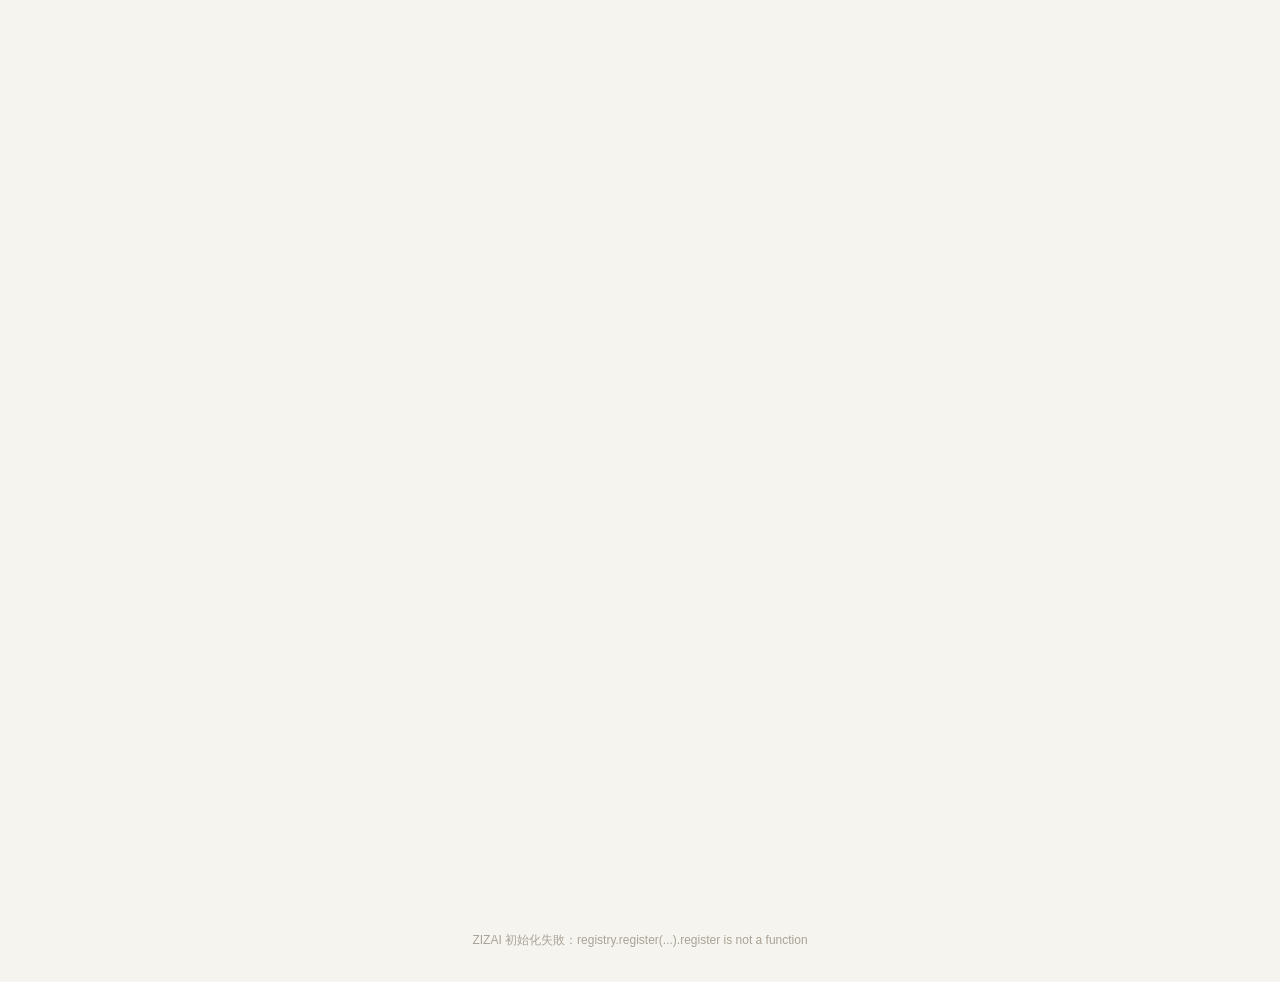
==== commit 494e8f91: "refactor: complete ZIZAI module architecture with contracts and lifecycle" ====
--- a/index.html
+++ b/index.html
@@ -1,701 +1,6 @@
 <!DOCTYPE html>
-<html lang="zh-Hant">
-<head>
-<meta charset="UTF-8">
-<meta name="viewport" content="width=device-width, initial-scale=1.0">
-<title>ZIZAI · 主體</title>
-<link rel="manifest" href="manifest.json">
-<meta name="theme-color" content="#3F6F63">
-<link rel="preconnect" href="https://fonts.googleapis.com">
-<link rel="preconnect" href="https://fonts.gstatic.com" crossorigin>
-<link href="https://fonts.googleapis.com/css2?family=Noto+Serif+TC:wght@400;600;700&family=Noto+Sans+TC:wght@300;400;500;700&display=swap" rel="stylesheet">
-<script src="https://accounts.google.com/gsi/client" async defer></script>
-<style>
-  :root{
-    --paper:#F6F4EE;
-    --paper-dim:#EDEAE1;
-    --panel:#FBFAF6;
-    --ink:#23262B;
-    --ink-soft:#6B6F76;
-    --line:#D9D4C7;
-    --jade:#3F6F63;
-    --jade-dim:#E4ECE9;
-    --jade-deep:#2C544B;
-    --warn:#B5542D;
-    --serif:'Noto Serif TC', serif;
-    --sans:'Noto Sans TC', sans-serif;
-  }
-  *{box-sizing:border-box; margin:0; padding:0;}
-  html,body{height:100%;}
-  body{
-    font-family:var(--sans);
-    background:var(--paper);
-    color:var(--ink);
-    -webkit-font-smoothing:antialiased;
-  }
-  .app{
-    display:flex;
-    flex-direction:column;
-    height:100vh;
-    overflow:hidden;
-  }
-  header{
-    display:flex;
-    align-items:center;
-    justify-content:space-between;
-    padding:0 20px;
-    height:52px;
-    flex:0 0 auto;
-    background:var(--panel);
-    border-bottom:1px solid var(--line);
-  }
-  .brand{ display:flex; align-items:baseline; gap:10px; }
-  .brand .mark{ font-family:var(--serif); font-weight:700; font-size:18px; letter-spacing:.02em; }
-  .brand .tag{ font-size:12px; color:var(--ink-soft); }
-  .status{ display:flex; align-items:center; gap:14px; font-size:12px; color:var(--ink-soft); }
-  .status .dot{ width:7px; height:7px; border-radius:50%; background:var(--line); display:inline-block; margin-right:5px; }
-  .status .dot.on{ background:var(--jade); }
-  .status .dot.err{ background:var(--warn); }
-  #signinBtn{ display:flex; align-items:center; }
-  .userchip{ display:none; align-items:center; gap:8px; font-size:12px; }
-  .userchip img{ width:22px; height:22px; border-radius:50%; }
-  .btn-ghost{ border:1px solid var(--line); background:transparent; color:var(--ink-soft); font-family:var(--sans); font-size:12px; padding:5px 10px; border-radius:3px; cursor:pointer; }
-  .btn-ghost:hover{ border-color:var(--jade); color:var(--jade-deep); }
-  .layout{ flex:1 1 auto; display:flex; min-height:0; }
-  .panel{ display:flex; flex-direction:column; min-width:0; overflow:hidden; transition:flex-basis .15s ease; }
-  .panel-head{ flex:0 0 auto; display:flex; align-items:center; justify-content:space-between; padding:10px 16px; border-bottom:1px solid var(--line); }
-  .panel-head h2{ font-family:var(--serif); font-size:13px; font-weight:600; color:var(--ink); letter-spacing:.03em; }
-  .fold-btn{ background:none; border:none; cursor:pointer; color:var(--ink-soft); font-size:13px; line-height:1; padding:2px 4px; }
-  .fold-btn:hover{ color:var(--jade-deep); }
-  .panel-body{ flex:1 1 auto; overflow-y:auto; padding:14px 16px; }
-  #aux{ flex:0 0 240px; background:var(--paper-dim); }
-  #chat{ flex:1 1 auto; background:var(--paper); border-left:1px solid var(--line); border-right:1px solid var(--line); }
-  #view{ flex:0 0 320px; background:var(--paper-dim); }
-  .panel.collapsed{ flex:0 0 40px !important; }
-  .panel.collapsed .panel-body{ display:none; }
-  .panel.collapsed .panel-head h2{ display:none; }
-  .panel.collapsed .panel-head{ justify-content:center; }
-  .resizer{ flex:0 0 5px; cursor:col-resize; background:transparent; position:relative; }
-  .resizer::after{ content:''; position:absolute; top:0; bottom:0; left:2px; width:1px; background:var(--line); }
-  .resizer:hover::after, .resizer.active::after{ background:var(--jade); width:2px; left:1.5px;}
-  .log-item{ font-size:11px; color:var(--ink-soft); line-height:1.6; padding:6px 0; border-bottom:1px dashed var(--line); }
-  .log-item time{ display:block; font-size:10px; color:#9A968A; }
-  #coreOption{ position:sticky; top:0; z-index:2; }
-  .core-sub-text{ font-size:12px; color:var(--ink-soft); line-height:1.7; }
-  .core-sub-text a{ color:var(--jade-deep); }
-  .aux-option{ margin-bottom:8px; border:1px solid var(--line); border-radius:6px; background:var(--panel); overflow:hidden; }
-  .aux-option-head{ display:flex; align-items:center; justify-content:space-between; padding:8px 10px; cursor:pointer; font-size:12px; font-weight:500; color:var(--ink); user-select:none; }
-  .aux-option-head:hover{ background:var(--jade-dim); }
-  .aux-option-head .opt-arrow{ font-size:11px; color:var(--ink-soft); transition:transform .15s ease; }
-  .aux-option.open .opt-arrow{ transform:rotate(90deg); }
-  .aux-option-body{ display:none; padding:6px 10px 10px; border-top:1px solid var(--line); }
-  .aux-option.open .aux-option-body{ display:block; }
-  .ai-status-list{ list-style:none; }
-  .ai-status-list li{ display:flex; align-items:center; justify-content:space-between; font-size:12px; padding:4px 0; color:var(--ink-soft); }
-  .ai-status-list .ai-name{ font-weight:500; color:var(--ink); }
-  .ai-status-list .ai-state{ font-size:11px; }
-  .ai-status-list .ai-state.on{ color:var(--jade-deep); }
-  .ai-status-list .ai-state.off{ color:#A8A398; }
-  #chatScroll{ display:flex; flex-direction:column; gap:10px; }
-  .bubble{ max-width:78%; padding:9px 13px; border-radius:8px; font-size:13.5px; line-height:1.65; white-space:pre-wrap; }
-  .bubble.user{ align-self:flex-end; background:var(--jade); color:#fff; border-bottom-right-radius:2px; }
-  .bubble.ai{ align-self:flex-start; background:var(--panel); border:1px solid var(--line); border-bottom-left-radius:2px; }
-  .chat-input-bar{ flex:0 0 auto; display:flex; gap:8px; padding:12px 16px; border-top:1px solid var(--line); background:var(--panel); }
-  .chat-input-bar textarea{ flex:1; resize:none; height:42px; font-family:var(--sans); font-size:13.5px; border:1px solid var(--line); border-radius:6px; padding:10px 12px; background:var(--paper); color:var(--ink); }
-  .chat-input-bar textarea:focus{ outline:none; border-color:var(--jade); }
-  .chat-input-bar button{ font-family:var(--sans); font-weight:500; font-size:13px; background:var(--jade); color:#fff; border:none; border-radius:6px; padding:0 18px; cursor:pointer; }
-  .chat-input-bar button:hover{ background:var(--jade-deep); }
-  .result-card{ background:var(--panel); border:1px solid var(--line); border-radius:6px; padding:12px 14px; margin-bottom:10px; }
-  .result-card h3{ font-family:var(--serif); font-size:12.5px; font-weight:600; margin-bottom:5px; }
-  .result-card p{ font-size:12px; color:var(--ink-soft); line-height:1.6; }
-  .topic-widget{ position:relative; }
-  .topic-toggle{ display:flex; align-items:center; gap:6px; font-family:var(--sans); font-size:12px; color:var(--ink-soft); background:transparent; border:1px solid var(--line); border-radius:20px; padding:5px 12px; cursor:pointer; }
-  .topic-toggle:hover{ border-color:var(--jade); color:var(--jade-deep); }
-  .topic-toggle #topicBadge{ max-width:220px; overflow:hidden; text-overflow:ellipsis; white-space:nowrap; }
-  .topic-toggle .opt-arrow{ transform:rotate(90deg); transition:transform .15s ease; }
-  .topic-widget.open .topic-toggle .opt-arrow{ transform:rotate(270deg); }
-  .topic-widget.open .topic-toggle{ border-color:var(--jade); color:var(--jade-deep); }
-  .topic-dropdown{ display:none; position:absolute; top:calc(100% + 6px); right:0; width:240px; background:var(--panel); border:1px solid var(--line); border-radius:8px; padding:10px; box-shadow:0 6px 18px rgba(35,38,43,.12); z-index:10; }
-  .topic-widget.open .topic-dropdown{ display:block; }
-  .topic-input{ width:100%; font-family:var(--sans); font-size:12px; border:1px solid var(--line); border-radius:5px; padding:7px 9px; background:var(--paper); color:var(--ink); margin-bottom:8px; }
-  .topic-input:focus{ outline:none; border-color:var(--jade); }
-  .topic-history{ display:flex; flex-direction:column; gap:4px; max-height:180px; overflow-y:auto; }
-  .topic-chip{ display:flex; align-items:center; justify-content:space-between; font-size:11.5px; padding:5px 8px; border-radius:4px; background:var(--paper); border:1px solid var(--line); cursor:pointer; color:var(--ink-soft); }
-  .topic-chip:hover{ border-color:var(--jade); color:var(--jade-deep); }
-  .topic-chip.current{ background:var(--jade-dim); border-color:var(--jade); color:var(--jade-deep); font-weight:500; }
-  .empty-hint{ font-size:12px; color:#A8A398; text-align:center; padding:30px 10px; line-height:1.8; }
-  .file-item{ display:flex; align-items:center; justify-content:space-between; gap:8px; font-size:11.5px; padding:6px 8px; border-radius:4px; background:var(--paper); border:1px solid var(--line); margin-bottom:6px; }
-  .file-item .file-info{ min-width:0; flex:1 1 auto; }
-  .file-item .file-name{ color:var(--ink); overflow:hidden; text-overflow:ellipsis; white-space:nowrap; display:block; }
-  .file-item .file-meta{ color:#A8A398; font-size:10.5px; }
-  .file-item .file-meta.uploading{ color:var(--jade-deep); }
-  .file-item .file-meta.failed{ color:var(--warn); }
-  .file-item .file-remove{ flex:0 0 auto; background:none; border:none; color:#A8A398; cursor:pointer; font-size:14px; line-height:1; padding:2px 4px; }
-  .file-item .file-remove:hover{ color:var(--warn); }
-  ::-webkit-scrollbar{ width:7px; }
-  ::-webkit-scrollbar-thumb{ background:var(--line); border-radius:4px; }
-  ::-webkit-scrollbar-track{ background:transparent; }
-  @media (max-width:760px){ #aux, #view{ display:none; } }
-</style>
-</head>
-<body>
-<div class="app">
-  <header>
-    <div class="brand">
-      <span class="mark">ZIZAI</span>
-      <span class="tag">主體 · 自在</span>
-    </div>
-    <div class="status">
-      <span id="githubStatus"><span class="dot" id="githubDot"></span>尚未登入</span>
-      <span id="driveStatus"><span class="dot" id="driveDot"></span>備份未連線</span>
-      <div class="topic-widget" id="settingsWidget">
-        <button class="btn-ghost" id="settingsToggle" onclick="toggleSettingsDropdown(event)">設定 ⚙</button>
-        <div class="topic-dropdown" id="settingsDropdown" style="right:0; width:220px;">
-          <p class="core-sub-text">金鑰管理、模型選擇、通知偏好等設定項目，之後陸續補上。</p>
-        </div>
-      </div>
-      <div id="signinBtn"></div>
-      <div class="userchip" id="userChip">
-        <img id="userAvatar" src="" alt="">
-        <span id="userName"></span>
-        <button class="btn-ghost" id="connectDriveBtn" style="display:none;" onclick="connectDrive()">連接密鑰／備份</button>
-        <button class="btn-ghost" onclick="signOut()">登出</button>
-      </div>
-    </div>
-  </header>
-  <div class="layout">
-    <section class="panel" id="aux">
-      <div class="panel-head">
-        <h2>輔助區</h2>
-        <button class="fold-btn" onclick="toggleFold('aux')">‹</button>
-      </div>
-      <div class="panel-body" id="logBody">
-        <div class="aux-option" id="coreOption">
-          <div class="aux-option-head" onclick="toggleAuxOption('coreOption')">
-            <span>主體中樞</span>
-            <span class="opt-arrow">›</span>
-          </div>
-          <div class="aux-option-body">
-            <div class="aux-option" id="coreDocOption">
-              <div class="aux-option-head" onclick="toggleAuxOption('coreDocOption')">
-                <span>主體中樞文件</span>
-                <span class="opt-arrow">›</span>
-              </div>
-              <div class="aux-option-body">
-                <p class="core-sub-text">ZIZAI 運作規則與說明書。<br><a href="https://github.com/skyeden08/zizai/blob/main/README.md" target="_blank" rel="noopener">在 GitHub 上查看 →</a></p>
-              </div>
-            </div>
-            <div class="aux-option" id="coreStatusOption">
-              <div class="aux-option-head" onclick="toggleAuxOption('coreStatusOption')">
-                <span>主體中樞現況</span>
-                <span class="opt-arrow">›</span>
-              </div>
-              <div class="aux-option-body">
-                <p class="core-sub-text" id="coreStatusText">尚無現況資料</p>
-              </div>
-            </div>
-            <div class="aux-option" id="coreHistoryOption">
-              <div class="aux-option-head" onclick="toggleAuxOption('coreHistoryOption')">
-                <span>主體中樞歷程</span>
-                <span class="opt-arrow">›</span>
-              </div>
-              <div class="aux-option-body">
-                <p class="empty-hint">整理規則待後續討論</p>
-              </div>
-            </div>
-          </div>
-        </div>
-        <div class="aux-option" id="collabOption">
-          <div class="aux-option-head" onclick="toggleAuxOption('collabOption')">
-            <span>協作</span>
-            <span class="opt-arrow">›</span>
-          </div>
-          <div class="aux-option-body">
-            <ul class="ai-status-list">
-              <li><span class="ai-name">Grok</span><span class="ai-state on">已接入</span></li>
-              <li><span class="ai-name">Claude</span><span class="ai-state off">未接入</span></li>
-              <li><span class="ai-name">ChatGPT</span><span class="ai-state off">未接入</span></li>
-              <li><span class="ai-name">Gemini</span><span class="ai-state off" id="geminiStatus">未接入</span></li>
-            </ul>
-          </div>
-        </div>
-        <div class="aux-option" id="historyOption">
-          <div class="aux-option-head" onclick="toggleAuxOption('historyOption')">
-            <span>流水帳</span>
-            <span class="opt-arrow">›</span>
-          </div>
-          <div class="aux-option-body">
-            <div id="historyList">
-              <p class="empty-hint">系統歷程將顯示於此</p>
-            </div>
-          </div>
-        </div>
-      </div>
-    </section>
-    <div class="resizer" data-left="aux" data-right="chat"></div>
-    <section class="panel" id="chat">
-      <div class="panel-head">
-        <h2>對話區</h2>
-        <div class="topic-widget" id="topicWidget">
-          <button class="topic-toggle" id="topicToggle" onclick="toggleTopicDropdown(event)">
-            <span id="topicBadge">設定主題</span>
-            <span class="opt-arrow" id="topicArrow">›</span>
-          </button>
-          <div class="topic-dropdown" id="topicDropdown">
-            <input type="text" id="topicInput" class="topic-input" placeholder="輸入目前對話主題，按 Enter 標記…">
-            <div id="topicHistoryList" class="topic-history"></div>
-          </div>
-        </div>
-      </div>
-      <div class="panel-body" id="chatScroll">
-        <div class="bubble ai">歡迎回到 ZIZAI。提出需求，我會依定位、對位、執行、驗證的方式回應。</div>
-      </div>
-      <div class="chat-input-bar">
-        <textarea id="chatInput" placeholder="輸入需求…（Enter 送出，Shift+Enter 換行）"></textarea>
-        <button onclick="sendMessage()">送出</button>
-      </div>
-    </section>
-    <div class="resizer" data-left="chat" data-right="view"></div>
-    <section class="panel" id="view">
-      <div class="panel-head">
-        <h2>共視區</h2>
-        <div style="display:flex; align-items:center; gap:10px;">
-          <div class="topic-widget" id="fileWidget">
-            <button class="topic-toggle" id="fileToggle" onclick="toggleFileDropdown(event)">
-              <span id="fileBadge">檔案</span>
-              <span class="opt-arrow" id="fileArrow">›</span>
-            </button>
-            <div class="topic-dropdown" id="fileDropdown" style="right:0;">
-              <input type="file" id="fileInput" style="display:none;" onchange="handleFileSelect(event)">
-              <button class="btn-ghost" style="width:100%; margin-bottom:8px;" onclick="document.getElementById('fileInput').click()">＋ 上傳檔案</button>
-              <div id="fileList"><p class="empty-hint">尚無檔案</p></div>
-            </div>
-          </div>
-          <button class="fold-btn" onclick="toggleFold('view')">›</button>
-        </div>
-      </div>
-      <div class="panel-body" id="resultBody">
-        <p class="empty-hint">執行成果將顯示於此</p>
-      </div>
-    </section>
-  </div>
-</div>
-<script>
-const GITHUB_REPO = "skyeden08/zizai";
-const GITHUB_PATH = "zizai_state.json";
-const GITHUB_API = `https://api.github.com/repos/${GITHUB_REPO}/contents/${GITHUB_PATH}`;
-const TOKEN_FILENAME = "zizai_github_token.json";
-const GEMINI_KEY_FILENAME = "zizai_gemini_key.json";
-const GOOGLE_CLIENT_ID = "878639442058-igirv988k2peuk91roici2d180ekimqr.apps.googleusercontent.com";
-const DRIVE_SCOPE = "https://www.googleapis.com/auth/drive.file";
-const STATE_FILENAME = "zizai_state.json";
-let accessToken = null;
-let stateFileId = null;
-let tokenClient = null;
-let githubSha = null;
-let githubToken = null;
-let geminiKey = null;
-let isSilentDriveCheck = false;
-let tokenExpiryTimer = null;
-let zizaiState = { 現況: { 定位AI: null, 最後更新: null }, 歷程: [], 主題: { 目前: "", 歷史: [] }, 檔案: [] };
-function utf8ToBase64(str) {
-  const bytes = new TextEncoder().encode(str);
-  let binary = "";
-  bytes.forEach(b => binary += String.fromCharCode(b));
-  return btoa(binary);
-}
-function base64ToUtf8(b64) {
-  const binary = atob(b64);
-  const bytes = new Uint8Array(binary.length);
-  for (let i = 0; i < binary.length; i++) bytes[i] = binary.charCodeAt(i);
-  return new TextDecoder().decode(bytes);
-}
-window.onload = () => {
-  if ("serviceWorker" in navigator) navigator.serviceWorker.register("sw.js").catch(() => {});
-  setGithubStatus(false, "請登入以讀取密鑰");
-  google.accounts.id.initialize({ client_id: GOOGLE_CLIENT_ID, callback: handleCredential, auto_select: true });
-  google.accounts.id.renderButton(document.getElementById("signinBtn"), { theme: "outline", size: "medium", text: "signin", shape: "pill" });
-  google.accounts.id.prompt();
-  tokenClient = google.accounts.oauth2.initTokenClient({
-    client_id: GOOGLE_CLIENT_ID,
-    scope: DRIVE_SCOPE,
-    callback: (resp) => {
-      if (resp.error) { setDriveStatus(false, "授權失敗"); return; }
-      accessToken = resp.access_token;
-      setDriveStatus(true, "備份已連線");
-      if (tokenExpiryTimer) clearTimeout(tokenExpiryTimer);
-      tokenExpiryTimer = setTimeout(() => { accessToken = null; setDriveStatus(false, "備份逾時"); }, (resp.expires_in || 3600) * 1000 - 60000);
-      loadDriveFileId().then(() => backupToDrive());
-    }
-  });
-  makeResizable();
-  loadStateFromGitHub().then(() => {
-    renderCoreStatus();
-    renderTopicHistory();
-    renderFileList();
-  });
-};
-function setGithubStatus(ok, text) {
-  const dot = document.getElementById("githubDot");
-  const el = document.getElementById("githubStatus");
-  if (dot) { dot.className = "dot " + (ok ? "on" : ""); }
-  if (el) el.innerHTML = `<span class="dot ${ok ? "on" : ""}" id="githubDot"></span>${text}`;
-}
-function setDriveStatus(ok, text) {
-  const el = document.getElementById("driveStatus");
-  if (el) el.innerHTML = `<span class="dot ${ok ? "on" : ""}" id="driveDot"></span>${text}`;
-}
-function handleCredential(resp) {
-  const payload = JSON.parse(atob(resp.credential.split(".")[1].replace(/-/g, "+").replace(/_/g, "/")));
-  document.getElementById("signinBtn").style.display = "none";
-  document.getElementById("userChip").style.display = "flex";
-  document.getElementById("userAvatar").src = payload.picture || "";
-  document.getElementById("userName").textContent = payload.name || payload.email || "";
-  document.getElementById("connectDriveBtn").style.display = "inline-block";
-  setGithubStatus(true, "已登入");
-  loadGithubTokenFromDrive().then(() => loadGeminiKeyFromDrive());
-}
-function signOut() {
-  accessToken = null; stateFileId = null; githubToken = null; geminiKey = null;
-  document.getElementById("signinBtn").style.display = "flex";
-  document.getElementById("userChip").style.display = "none";
-  setGithubStatus(false, "尚未登入");
-  setDriveStatus(false, "備份未連線");
-  google.accounts.id.disableAutoSelect();
-}
-function connectDrive() {
-  if (!window.google || !google.accounts || !google.accounts.oauth2) {
-    setDriveStatus(false, "Google 授權尚未準備好");
-    return;
-  }
-  if (!tokenClient) {
-    tokenClient = google.accounts.oauth2.initTokenClient({
-      client_id: GOOGLE_CLIENT_ID,
-      scope: DRIVE_SCOPE,
-      callback: async (resp) => {
-        if (resp.error) {
-          setDriveStatus(false, "授權失敗");
-          return;
-        }
-        accessToken = resp.access_token;
-        setDriveStatus(true, "備份已連線");
-        if (tokenExpiryTimer) clearTimeout(tokenExpiryTimer);
-        tokenExpiryTimer = setTimeout(() => {
-          accessToken = null;
-          setDriveStatus(false, "備份逾時");
-        }, (resp.expires_in || 3600) * 1000 - 60000);
-        try {
-          await loadDriveFileId();
-          await loadGithubTokenFromDrive();
-          await loadGeminiKeyFromDrive();
-          await backupToDrive();
-          setDriveStatus(true, "密鑰／備份已連線");
-        } catch (e) {
-          setDriveStatus(false, "Drive 讀取失敗");
-        }
-      }
-    });
-  }
-  tokenClient.requestAccessToken({ prompt: "consent" });
-}
-async function loadDriveFileId() {
-  if (!accessToken) return;
-  const q = encodeURIComponent(`name='${STATE_FILENAME}' and trashed=false`);
-  const listRes = await fetch(`https://www.googleapis.com/drive/v3/files?q=${q}&fields=files(id,name)`, { headers: { Authorization: `Bearer ${accessToken}` } });
-  const listData = await listRes.json();
-  if (listData.files && listData.files.length > 0) {
-    stateFileId = listData.files[0].id;
-  }
-}
-async function loadGithubTokenFromDrive() {
-  if (!accessToken) return;
-  const q = encodeURIComponent(`name='${TOKEN_FILENAME}' and trashed=false`);
-  const listRes = await fetch(`https://www.googleapis.com/drive/v3/files?q=${q}&fields=files(id,name)`, { headers: { Authorization: `Bearer ${accessToken}` } });
-  const listData = await listRes.json();
-  if (listData.files && listData.files.length > 0) {
-    const fileRes = await fetch(`https://www.googleapis.com/drive/v3/files/${listData.files[0].id}?alt=media`, { headers: { Authorization: `Bearer ${accessToken}` } });
-    const data = await fileRes.json();
-    if (data && data.token) { githubToken = data.token; setGithubStatus(true, "GitHub 密鑰已載入"); }
-  }
-}
-async function loadGeminiKeyFromDrive() {
-  if (!accessToken) return;
-  const q = encodeURIComponent(`name='${GEMINI_KEY_FILENAME}' and trashed=false`);
-  const listRes = await fetch(`https://www.googleapis.com/drive/v3/files?q=${q}&fields=files(id,name)`, { headers: { Authorization: `Bearer ${accessToken}` } });
-  const listData = await listRes.json();
-  if (listData.files && listData.files.length > 0) {
-    const fileRes = await fetch(`https://www.googleapis.com/drive/v3/files/${listData.files[0].id}?alt=media`, { headers: { Authorization: `Bearer ${accessToken}` } });
-    const data = await fileRes.json();
-    if (data && data.key) { geminiKey = data.key; document.getElementById("geminiStatus").textContent = "已接入"; document.getElementById("geminiStatus").className = "ai-state on"; }
-  }
-}
-async function saveGithubTokenToDrive(token) {
-  if (!accessToken) return;
-  const metadata = { name: TOKEN_FILENAME, mimeType: "application/json" };
-  const form = new FormData();
-  form.append("metadata", new Blob([JSON.stringify(metadata)], { type: "application/json" }));
-  form.append("file", new Blob([JSON.stringify({ token })], { type: "application/json" }));
-  await fetch("https://www.googleapis.com/upload/drive/v3/files?uploadType=multipart", { method: "POST", headers: { Authorization: `Bearer ${accessToken}` }, body: form });
-}
-async function saveGeminiKeyToDrive(key) {
-  if (!accessToken) return;
-  const metadata = { name: GEMINI_KEY_FILENAME, mimeType: "application/json" };
-  const form = new FormData();
-  form.append("metadata", new Blob([JSON.stringify(metadata)], { type: "application/json" }));
-  form.append("file", new Blob([JSON.stringify({ key })], { type: "application/json" }));
-  await fetch("https://www.googleapis.com/upload/drive/v3/files?uploadType=multipart", { method: "POST", headers: { Authorization: `Bearer ${accessToken}` }, body: form });
-}
-async function loadStateFromGitHub() {
-  try {
-    const headers = githubToken ? { Authorization: `token ${githubToken}` } : {};
-    const res = await fetch(GITHUB_API, { headers });
-    if (!res.ok) return;
-    const data = await res.json();
-    githubSha = data.sha;
-    const content = base64ToUtf8(data.content.replace(/\n/g, ""));
-    zizaiState = JSON.parse(content);
-    if (!zizaiState.檔案) zizaiState.檔案 = [];
-    if (!zizaiState.主題) zizaiState.主題 = { 目前: "", 歷史: [] };
-    if (!zizaiState.現況) zizaiState.現況 = { 定位AI: null, 最後更新: null };
-    if (!zizaiState.歷程) zizaiState.歷程 = [];
-  } catch (e) {}
-}
-async function saveStateToGitHub() {
-  if (!githubToken) return;
-  try {
-    const body = { message: "update zizai state", content: utf8ToBase64(JSON.stringify(zizaiState, null, 2)), sha: githubSha };
-    const res = await fetch(GITHUB_API, { method: "PUT", headers: { Authorization: `token ${githubToken}`, "Content-Type": "application/json" }, body: JSON.stringify(body) });
-    if (res.ok) { const data = await res.json(); githubSha = data.content.sha; }
-  } catch (e) {}
-}
-async function backupToDrive() {
-  if (!accessToken) return;
-  try {
-    if (!stateFileId) {
-      const metadata = { name: STATE_FILENAME, mimeType: "application/json" };
-      const form = new FormData();
-      form.append("metadata", new Blob([JSON.stringify(metadata)], { type: "application/json" }));
-      form.append("file", new Blob([JSON.stringify(zizaiState)], { type: "application/json" }));
-      const res = await fetch("https://www.googleapis.com/upload/drive/v3/files?uploadType=multipart", { method: "POST", headers: { Authorization: `Bearer ${accessToken}` }, body: form });
-      const data = await res.json();
-      if (data.id) stateFileId = data.id;
-    } else {
-      await fetch(`https://www.googleapis.com/upload/drive/v3/files/${stateFileId}?uploadType=media`, { method: "PATCH", headers: { Authorization: `Bearer ${accessToken}`, "Content-Type": "application/json" }, body: JSON.stringify(zizaiState) });
-    }
-  } catch (e) {}
-}
-function toggleSettingsDropdown(e) {
-  if (e) e.stopPropagation();
-  document.getElementById("settingsWidget").classList.toggle("open");
-}
-function toggleTopicDropdown(e) {
-  if (e) e.stopPropagation();
-  document.getElementById("topicWidget").classList.toggle("open");
-}
-function toggleFileDropdown(e) {
-  if (e) e.stopPropagation();
-  document.getElementById("fileWidget").classList.toggle("open");
-}
-document.addEventListener("click", (e) => {
-  [document.getElementById("topicWidget"), document.getElementById("settingsWidget"), document.getElementById("fileWidget")].forEach(widget => {
-    if (widget && widget.classList.contains("open") && !widget.contains(e.target)) {
-      widget.classList.remove("open");
-    }
-  });
-});
-document.getElementById("topicInput").addEventListener("keydown", (e) => {
-  if (e.key === "Enter") { e.preventDefault(); setTopic(e.target.value); }
-  e.stopPropagation();
-});
-function renderCoreStatus() {
-  const el = document.getElementById("coreStatusText");
-  if (!el) return;
-  const cur = zizaiState.現況 || {};
-  if (!cur.定位AI) { el.textContent = "尚無現況資料"; return; }
-  const t = cur.最後更新 ? new Date(cur.最後更新).toLocaleString("zh-TW", { hour12: false }) : "－";
-  el.innerHTML = `定位AI：<strong>${cur.定位AI}</strong><br>最後更新：${t}`;
-}
-function genFileId() {
-  return "f" + Date.now().toString(36) + Math.random().toString(36).slice(2, 8);
-}
-function formatFileSize(bytes) {
-  if (bytes < 1024) return bytes + " B";
-  if (bytes < 1024 * 1024) return (bytes / 1024).toFixed(1) + " KB";
-  return (bytes / (1024 * 1024)).toFixed(1) + " MB";
-}
-async function handleFileSelect(e) {
-  const file = e.target.files && e.target.files[0];
-  e.target.value = "";
-  if (!file) return;
-  if (!accessToken) { alert("請先登入並連接雲端硬碟，才能上傳檔案。"); return; }
-  const id = genFileId();
-  const entry = { id, 名稱: file.name, 類型: file.type || "未知", 大小: file.size, 上傳時間: new Date().toISOString(), 狀態: "上傳中", driveId: null };
-  if (!zizaiState.檔案) zizaiState.檔案 = [];
-  zizaiState.檔案.unshift(entry);
-  renderFileList();
-  try {
-    const driveId = await uploadFileToDrive(file, id);
-    entry.狀態 = "可用";
-    entry.driveId = driveId;
-  } catch (err) {
-    entry.狀態 = "失敗";
-  }
-  renderFileList();
-  saveStateToGitHub().then(() => backupToDrive());
-}
-async function uploadFileToDrive(file, id) {
-  const metadata = { name: `zizai_file_${id}_${file.name}`, mimeType: file.type || "application/octet-stream" };
-  const form = new FormData();
-  form.append("metadata", new Blob([JSON.stringify(metadata)], { type: "application/json" }));
-  form.append("file", file);
-  const res = await fetch("https://www.googleapis.com/upload/drive/v3/files?uploadType=multipart&fields=id", { method: "POST", headers: { Authorization: `Bearer ${accessToken}` }, body: form });
-  const data = await res.json();
-  if (!data.id) throw new Error("上傳失敗");
-  return data.id;
-}
-function renderFileList() {
-  const listEl = document.getElementById("fileList");
-  const badgeEl = document.getElementById("fileBadge");
-  if (!listEl) return;
-  const files = (zizaiState.檔案 || []).filter(f => f.狀態 !== "已移除");
-  if (badgeEl) badgeEl.textContent = files.length ? `檔案 (${files.length})` : "檔案";
-  listEl.innerHTML = "";
-  if (!files.length) { listEl.innerHTML = '<p class="empty-hint">尚無檔案</p>'; return; }
-  files.forEach(f => {
-    const item = document.createElement("div");
-    item.className = "file-item";
-    const statusClass = f.狀態 === "上傳中" ? "uploading" : (f.狀態 === "失敗" ? "failed" : "");
-    item.innerHTML = `
-      <div class="file-info">
-        <span class="file-name" title="${f.名稱}">${f.名稱}</span>
-        <span class="file-meta ${statusClass}">${f.狀態}${f.狀態 === "可用" ? " · " + formatFileSize(f.大小) : ""}</span>
-      </div>
-      <button class="file-remove" title="移除">✕</button>`;
-    item.querySelector(".file-remove").onclick = () => removeFile(f.id);
-    listEl.appendChild(item);
-  });
-}
-async function removeFile(id) {
-  const entry = (zizaiState.檔案 || []).find(f => f.id === id);
-  if (!entry) return;
-  if (entry.driveId && accessToken) {
-    try { await fetch(`https://www.googleapis.com/drive/v3/files/${entry.driveId}`, { method: "DELETE", headers: { Authorization: `Bearer ${accessToken}` } }); } catch (e) {}
-  }
-  zizaiState.檔案 = (zizaiState.檔案 || []).filter(f => f.id !== id);
-  renderFileList();
-  saveStateToGitHub().then(() => backupToDrive());
-}
-function toggleAuxOption(id) { document.getElementById(id).classList.toggle("open"); }
-function toggleFold(id) { document.getElementById(id).classList.toggle("collapsed"); }
-function makeResizable() {
-  document.querySelectorAll(".resizer").forEach(bar => {
-    bar.addEventListener("mousedown", e => {
-      e.preventDefault();
-      bar.classList.add("active");
-      const leftEl = document.getElementById(bar.dataset.left);
-      const rightEl = document.getElementById(bar.dataset.right);
-      const startX = e.clientX;
-      const startLeft = leftEl.getBoundingClientRect().width;
-      const startRight = rightEl.getBoundingClientRect().width;
-      function onMove(ev) {
-        const dx = ev.clientX - startX;
-        leftEl.style.flex = `0 0 ${Math.max(40, startLeft + dx)}px`;
-        rightEl.style.flex = rightEl.id === "chat" ? "1 1 auto" : `0 0 ${Math.max(40, startRight - dx)}px`;
-      }
-      function onUp() {
-        bar.classList.remove("active");
-        document.removeEventListener("mousemove", onMove);
-        document.removeEventListener("mouseup", onUp);
-      }
-      document.addEventListener("mousemove", onMove);
-      document.addEventListener("mouseup", onUp);
-    });
-  });
-}
-async function callGemini(conversationHistory) {
-  if (!geminiKey) return "尚未設定 Gemini API Key，請先登入並連接密鑰";
-  try {
-    const contents = conversationHistory.map(item => {
-      const role = (item.role === "model" || item.role === "ai" || item.role === "assistant") ? "model" : "user";
-      return { role, parts: [{ text: item.text || "" }] };
-    });
-    if (contents.length && contents[0].role !== "user") {
-      contents.unshift({ role: "user", parts: [{ text: "（系統）請依 ZIZAI 定位、對位、執行、驗證方式回應。" }] });
-    }
-    const res = await fetch(`https://generativelanguage.googleapis.com/v1beta/models/gemini-1.5-flash:generateContent?key=${encodeURIComponent(geminiKey)}`, {
-      method: "POST", headers: { "Content-Type": "application/json" }, body: JSON.stringify({ contents })
-    });
-    if (!res.ok) {
-      const errText = await res.text();
-      return "Gemini 錯誤：" + errText.slice(0, 200);
-    }
-    const data = await res.json();
-    const reply = data.candidates && data.candidates[0] && data.candidates[0].content && data.candidates[0].content.parts && data.candidates[0].content.parts[0] ? data.candidates[0].content.parts[0].text : "（無回應）";
-    return reply;
-  } catch (e) {
-    return "Gemini 呼叫失敗：" + e.message;
-  }
-}
-function setTopic(text) {
-  text = (text || "").trim();
-  if (!text) return;
-  if (!zizaiState.主題) zizaiState.主題 = { 目前: "", 歷史: [] };
-  zizaiState.主題.目前 = text;
-  if (!zizaiState.主題.歷史.includes(text)) zizaiState.主題.歷史.unshift(text);
-  if (zizaiState.主題.歷史.length > 20) zizaiState.主題.歷史 = zizaiState.主題.歷史.slice(0, 20);
-  document.getElementById("topicBadge").textContent = text;
-  document.getElementById("topicInput").value = "";
-  document.getElementById("topicWidget").classList.remove("open");
-  renderTopicHistory();
-  saveStateToGitHub().then(() => backupToDrive());
-}
-function renderTopicHistory() {
-  const list = document.getElementById("topicHistoryList");
-  if (!list) return;
-  const hist = (zizaiState.主題 && zizaiState.主題.歷史) || [];
-  const cur = (zizaiState.主題 && zizaiState.主題.目前) || "";
-  list.innerHTML = "";
-  if (cur) document.getElementById("topicBadge").textContent = cur;
-  hist.forEach(t => {
-    const chip = document.createElement("div");
-    chip.className = "topic-chip" + (t === cur ? " current" : "");
-    chip.textContent = t;
-    chip.onclick = () => setTopic(t);
-    list.appendChild(chip);
-  });
-}
-function sendMessage() {
-  const input = document.getElementById("chatInput");
-  const text = (input.value || "").trim();
-  if (!text) return;
-  input.value = "";
-  addBubble("user", text);
-  const history = [];
-  document.querySelectorAll("#chatScroll .bubble").forEach(b => {
-    history.push({ role: b.classList.contains("user") ? "user" : "model", text: b.textContent });
-  });
-  callGemini(history).then(reply => {
-    addBubble("ai", reply);
-    addResultCard("Gemini 回應", reply.slice(0, 200) + (reply.length > 200 ? "…" : ""));
-  });
-}
-function addBubble(role, text) {
-  const scroll = document.getElementById("chatScroll");
-  const div = document.createElement("div");
-  div.className = "bubble " + role;
-  div.textContent = text;
-  scroll.appendChild(div);
-  scroll.parentElement.scrollTop = scroll.parentElement.scrollHeight;
-}
-function addResultCard(title, detail) {
-  const body = document.getElementById("resultBody");
-  const hint = body.querySelector(".empty-hint");
-  if (hint) hint.remove();
-  const card = document.createElement("div");
-  card.className = "result-card";
-  card.innerHTML = `<h3>${title}</h3><p>${detail}</p>`;
-  body.prepend(card);
-}
-</script>
-</body>
-</html>
+<html lang="zh-Hant"><head>
+<meta charset="UTF-8"><meta name="viewport" content="width=device-width, initial-scale=1.0"><title>ZIZAI · 主體</title>
+<link rel="manifest" href="manifest.json"><meta name="theme-color" content="#3F6F63"><link rel="stylesheet" href="ui/zizai.css"><script src="https://accounts.google.com/gsi/client" async defer></script>
+</head><body><div class="app"><div id="uiHeader"></div><div class="layout" id="uiLayout"></div></div>
+<script type="module">import { bootstrap } from "./core/app.js"; const start = async () => { try { await bootstrap({ google: globalThis.google }); } catch (error) { console.error("ZIZAI bootstrap failed", error); document.body.insertAdjacentHTML("beforeend", `<p class="empty-hint">ZIZAI 初始化失敗：${error.message}</p>`); } }; if (globalThis.google) start(); else window.addEventListener("load", start, { once: true });</script></body></html>
--- a/ui/zizai.css
+++ b/ui/zizai.css
@@ -0,0 +1,125 @@
+:root{
+    --paper:#F6F4EE;
+    --paper-dim:#EDEAE1;
+    --panel:#FBFAF6;
+    --ink:#23262B;
+    --ink-soft:#6B6F76;
+    --line:#D9D4C7;
+    --jade:#3F6F63;
+    --jade-dim:#E4ECE9;
+    --jade-deep:#2C544B;
+    --warn:#B5542D;
+    --serif:'Noto Serif TC', serif;
+    --sans:'Noto Sans TC', sans-serif;
+  }
+  *{box-sizing:border-box; margin:0; padding:0;}
+  html,body{height:100%;}
+  body{
+    font-family:var(--sans);
+    background:var(--paper);
+    color:var(--ink);
+    -webkit-font-smoothing:antialiased;
+  }
+  .app{
+    display:flex;
+    flex-direction:column;
+    height:100vh;
+    overflow:hidden;
+  }
+  header{
+    display:flex;
+    align-items:center;
+    justify-content:space-between;
+    padding:0 20px;
+    height:52px;
+    flex:0 0 auto;
+    background:var(--panel);
+    border-bottom:1px solid var(--line);
+  }
+  .brand{ display:flex; align-items:baseline; gap:10px; }
+  .brand .mark{ font-family:var(--serif); font-weight:700; font-size:18px; letter-spacing:.02em; }
+  .brand .tag{ font-size:12px; color:var(--ink-soft); }
+  .status{ display:flex; align-items:center; gap:14px; font-size:12px; color:var(--ink-soft); }
+  .status .dot{ width:7px; height:7px; border-radius:50%; background:var(--line); display:inline-block; margin-right:5px; }
+  .status .dot.on{ background:var(--jade); }
+  .status .dot.err{ background:var(--warn); }
+  #signinBtn{ display:flex; align-items:center; }
+  .userchip{ display:none; align-items:center; gap:8px; font-size:12px; }
+  .userchip img{ width:22px; height:22px; border-radius:50%; }
+  .btn-ghost{ border:1px solid var(--line); background:transparent; color:var(--ink-soft); font-family:var(--sans); font-size:12px; padding:5px 10px; border-radius:3px; cursor:pointer; }
+  .btn-ghost:hover{ border-color:var(--jade); color:var(--jade-deep); }
+  .layout{ flex:1 1 auto; display:flex; min-height:0; }
+  .panel{ display:flex; flex-direction:column; min-width:0; overflow:hidden; transition:flex-basis .15s ease; }
+  .panel-head{ flex:0 0 auto; display:flex; align-items:center; justify-content:space-between; padding:10px 16px; border-bottom:1px solid var(--line); }
+  .panel-head h2{ font-family:var(--serif); font-size:13px; font-weight:600; color:var(--ink); letter-spacing:.03em; }
+  .fold-btn{ background:none; border:none; cursor:pointer; color:var(--ink-soft); font-size:13px; line-height:1; padding:2px 4px; }
+  .fold-btn:hover{ color:var(--jade-deep); }
+  .panel-body{ flex:1 1 auto; overflow-y:auto; padding:14px 16px; }
+  #aux{ flex:0 0 240px; background:var(--paper-dim); }
+  #chat{ flex:1 1 auto; background:var(--paper); border-left:1px solid var(--line); border-right:1px solid var(--line); }
+  #view{ flex:0 0 320px; background:var(--paper-dim); }
+  .panel.collapsed{ flex:0 0 40px !important; }
+  .panel.collapsed .panel-body{ display:none; }
+  .panel.collapsed .panel-head h2{ display:none; }
+  .panel.collapsed .panel-head{ justify-content:center; }
+  .resizer{ flex:0 0 5px; cursor:col-resize; background:transparent; position:relative; }
+  .resizer::after{ content:''; position:absolute; top:0; bottom:0; left:2px; width:1px; background:var(--line); }
+  .resizer:hover::after, .resizer.active::after{ background:var(--jade); width:2px; left:1.5px;}
+  .log-item{ font-size:11px; color:var(--ink-soft); line-height:1.6; padding:6px 0; border-bottom:1px dashed var(--line); }
+  .log-item time{ display:block; font-size:10px; color:#9A968A; }
+  #coreOption{ position:sticky; top:0; z-index:2; }
+  .core-sub-text{ font-size:12px; color:var(--ink-soft); line-height:1.7; }
+  .core-sub-text a{ color:var(--jade-deep); }
+  .aux-option{ margin-bottom:8px; border:1px solid var(--line); border-radius:6px; background:var(--panel); overflow:hidden; }
+  .aux-option-head{ display:flex; align-items:center; justify-content:space-between; padding:8px 10px; cursor:pointer; font-size:12px; font-weight:500; color:var(--ink); user-select:none; }
+  .aux-option-head:hover{ background:var(--jade-dim); }
+  .aux-option-head .opt-arrow{ font-size:11px; color:var(--ink-soft); transition:transform .15s ease; }
+  .aux-option.open .opt-arrow{ transform:rotate(90deg); }
+  .aux-option-body{ display:none; padding:6px 10px 10px; border-top:1px solid var(--line); }
+  .aux-option.open .aux-option-body{ display:block; }
+  .ai-status-list{ list-style:none; }
+  .ai-status-list li{ display:flex; align-items:center; justify-content:space-between; font-size:12px; padding:4px 0; color:var(--ink-soft); }
+  .ai-status-list .ai-name{ font-weight:500; color:var(--ink); }
+  .ai-status-list .ai-state{ font-size:11px; }
+  .ai-status-list .ai-state.on{ color:var(--jade-deep); }
+  .ai-status-list .ai-state.off{ color:#A8A398; }
+  #chatScroll{ display:flex; flex-direction:column; gap:10px; }
+  .bubble{ max-width:78%; padding:9px 13px; border-radius:8px; font-size:13.5px; line-height:1.65; white-space:pre-wrap; }
+  .bubble.user{ align-self:flex-end; background:var(--jade); color:#fff; border-bottom-right-radius:2px; }
+  .bubble.ai{ align-self:flex-start; background:var(--panel); border:1px solid var(--line); border-bottom-left-radius:2px; }
+  .chat-input-bar{ flex:0 0 auto; display:flex; gap:8px; padding:12px 16px; border-top:1px solid var(--line); background:var(--panel); }
+  .chat-input-bar textarea{ flex:1; resize:none; height:42px; font-family:var(--sans); font-size:13.5px; border:1px solid var(--line); border-radius:6px; padding:10px 12px; background:var(--paper); color:var(--ink); }
+  .chat-input-bar textarea:focus{ outline:none; border-color:var(--jade); }
+  .chat-input-bar button{ font-family:var(--sans); font-weight:500; font-size:13px; background:var(--jade); color:#fff; border:none; border-radius:6px; padding:0 18px; cursor:pointer; }
+  .chat-input-bar button:hover{ background:var(--jade-deep); }
+  .result-card{ background:var(--panel); border:1px solid var(--line); border-radius:6px; padding:12px 14px; margin-bottom:10px; }
+  .result-card h3{ font-family:var(--serif); font-size:12.5px; font-weight:600; margin-bottom:5px; }
+  .result-card p{ font-size:12px; color:var(--ink-soft); line-height:1.6; }
+  .topic-widget{ position:relative; }
+  .topic-toggle{ display:flex; align-items:center; gap:6px; font-family:var(--sans); font-size:12px; color:var(--ink-soft); background:transparent; border:1px solid var(--line); border-radius:20px; padding:5px 12px; cursor:pointer; }
+  .topic-toggle:hover{ border-color:var(--jade); color:var(--jade-deep); }
+  .topic-toggle #topicBadge{ max-width:220px; overflow:hidden; text-overflow:ellipsis; white-space:nowrap; }
+  .topic-toggle .opt-arrow{ transform:rotate(90deg); transition:transform .15s ease; }
+  .topic-widget.open .topic-toggle .opt-arrow{ transform:rotate(270deg); }
+  .topic-widget.open .topic-toggle{ border-color:var(--jade); color:var(--jade-deep); }
+  .topic-dropdown{ display:none; position:absolute; top:calc(100% + 6px); right:0; width:240px; background:var(--panel); border:1px solid var(--line); border-radius:8px; padding:10px; box-shadow:0 6px 18px rgba(35,38,43,.12); z-index:10; }
+  .topic-widget.open .topic-dropdown{ display:block; }
+  .topic-input{ width:100%; font-family:var(--sans); font-size:12px; border:1px solid var(--line); border-radius:5px; padding:7px 9px; background:var(--paper); color:var(--ink); margin-bottom:8px; }
+  .topic-input:focus{ outline:none; border-color:var(--jade); }
+  .topic-history{ display:flex; flex-direction:column; gap:4px; max-height:180px; overflow-y:auto; }
+  .topic-chip{ display:flex; align-items:center; justify-content:space-between; font-size:11.5px; padding:5px 8px; border-radius:4px; background:var(--paper); border:1px solid var(--line); cursor:pointer; color:var(--ink-soft); }
+  .topic-chip:hover{ border-color:var(--jade); color:var(--jade-deep); }
+  .topic-chip.current{ background:var(--jade-dim); border-color:var(--jade); color:var(--jade-deep); font-weight:500; }
+  .empty-hint{ font-size:12px; color:#A8A398; text-align:center; padding:30px 10px; line-height:1.8; }
+  .file-item{ display:flex; align-items:center; justify-content:space-between; gap:8px; font-size:11.5px; padding:6px 8px; border-radius:4px; background:var(--paper); border:1px solid var(--line); margin-bottom:6px; }
+  .file-item .file-info{ min-width:0; flex:1 1 auto; }
+  .file-item .file-name{ color:var(--ink); overflow:hidden; text-overflow:ellipsis; white-space:nowrap; display:block; }
+  .file-item .file-meta{ color:#A8A398; font-size:10.5px; }
+  .file-item .file-meta.uploading{ color:var(--jade-deep); }
+  .file-item .file-meta.failed{ color:var(--warn); }
+  .file-item .file-remove{ flex:0 0 auto; background:none; border:none; color:#A8A398; cursor:pointer; font-size:14px; line-height:1; padding:2px 4px; }
+  .file-item .file-remove:hover{ color:var(--warn); }
+  ::-webkit-scrollbar{ width:7px; }
+  ::-webkit-scrollbar-thumb{ background:var(--line); border-radius:4px; }
+  ::-webkit-scrollbar-track{ background:transparent; }
+  @media (max-width:760px){ #aux, #view{ display:none; } }
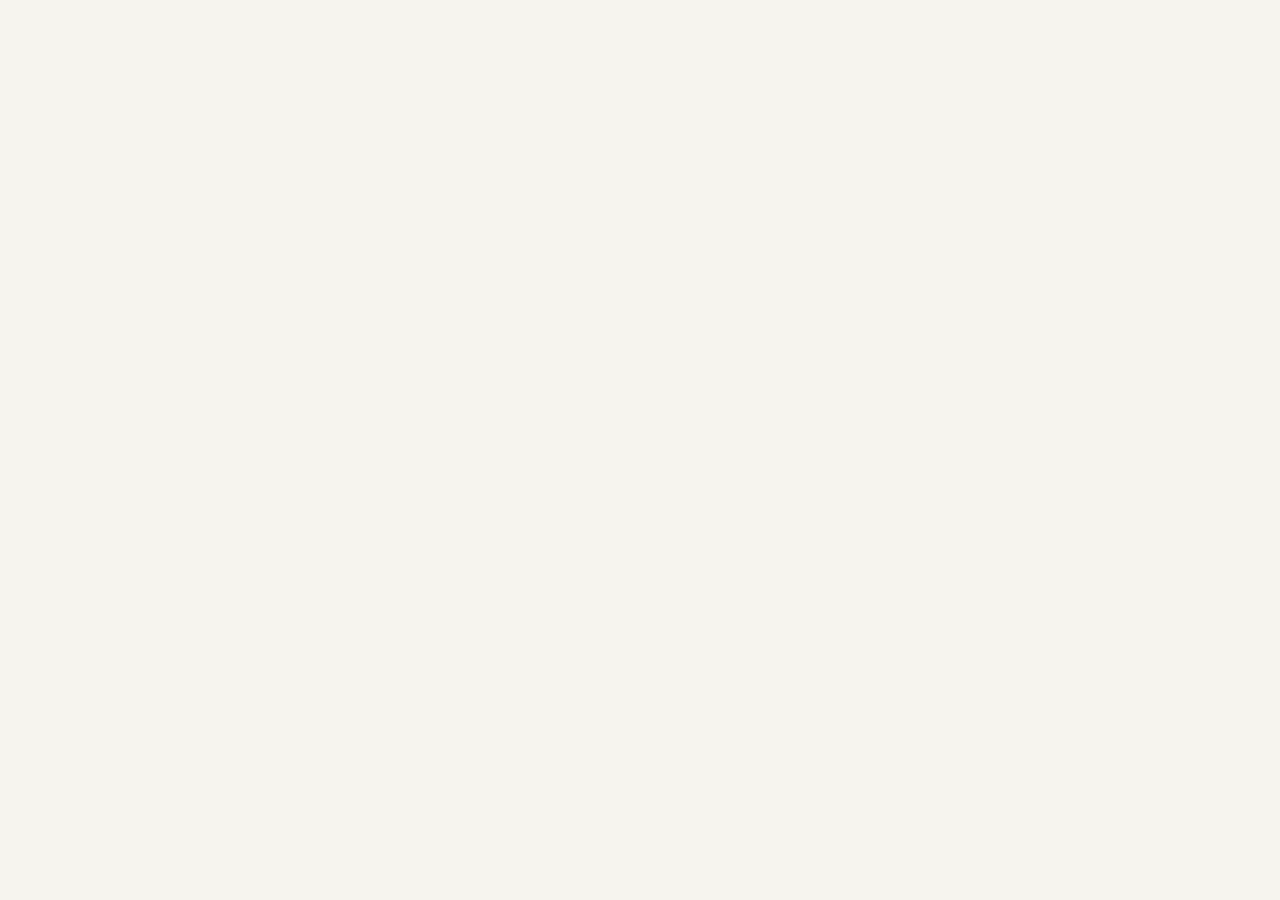
==== commit 91b364e5: "fix: restore compatibility and deterministic ZIZAI lifecycle" ====
--- a/index.html
+++ b/index.html
@@ -1,6 +1,2 @@
 <!DOCTYPE html>
-<html lang="zh-Hant"><head>
-<meta charset="UTF-8"><meta name="viewport" content="width=device-width, initial-scale=1.0"><title>ZIZAI · 主體</title>
-<link rel="manifest" href="manifest.json"><meta name="theme-color" content="#3F6F63"><link rel="stylesheet" href="ui/zizai.css"><script src="https://accounts.google.com/gsi/client" async defer></script>
-</head><body><div class="app"><div id="uiHeader"></div><div class="layout" id="uiLayout"></div></div>
-<script type="module">import { bootstrap } from "./core/app.js"; const start = async () => { try { await bootstrap({ google: globalThis.google }); } catch (error) { console.error("ZIZAI bootstrap failed", error); document.body.insertAdjacentHTML("beforeend", `<p class="empty-hint">ZIZAI 初始化失敗：${error.message}</p>`); } }; if (globalThis.google) start(); else window.addEventListener("load", start, { once: true });</script></body></html>
+<html lang="zh-Hant"><head><meta charset="UTF-8"><meta name="viewport" content="width=device-width, initial-scale=1.0"><title>ZIZAI · 主體</title><link rel="manifest" href="manifest.json"><meta name="theme-color" content="#3F6F63"><link rel="stylesheet" href="ui/zizai.css"><script src="https://accounts.google.com/gsi/client" async defer></script></head><body><div class="app"><div id="uiHeader"></div><div class="layout" id="uiLayout"></div></div><script type="module">import { bootstrap } from "./core/app.js"; bootstrap().catch(error => { console.error("ZIZAI bootstrap failed", error); document.body.insertAdjacentHTML("beforeend", `<p class="empty-hint">ZIZAI 初始化失敗：${error.message}</p>`); });</script></body></html>
